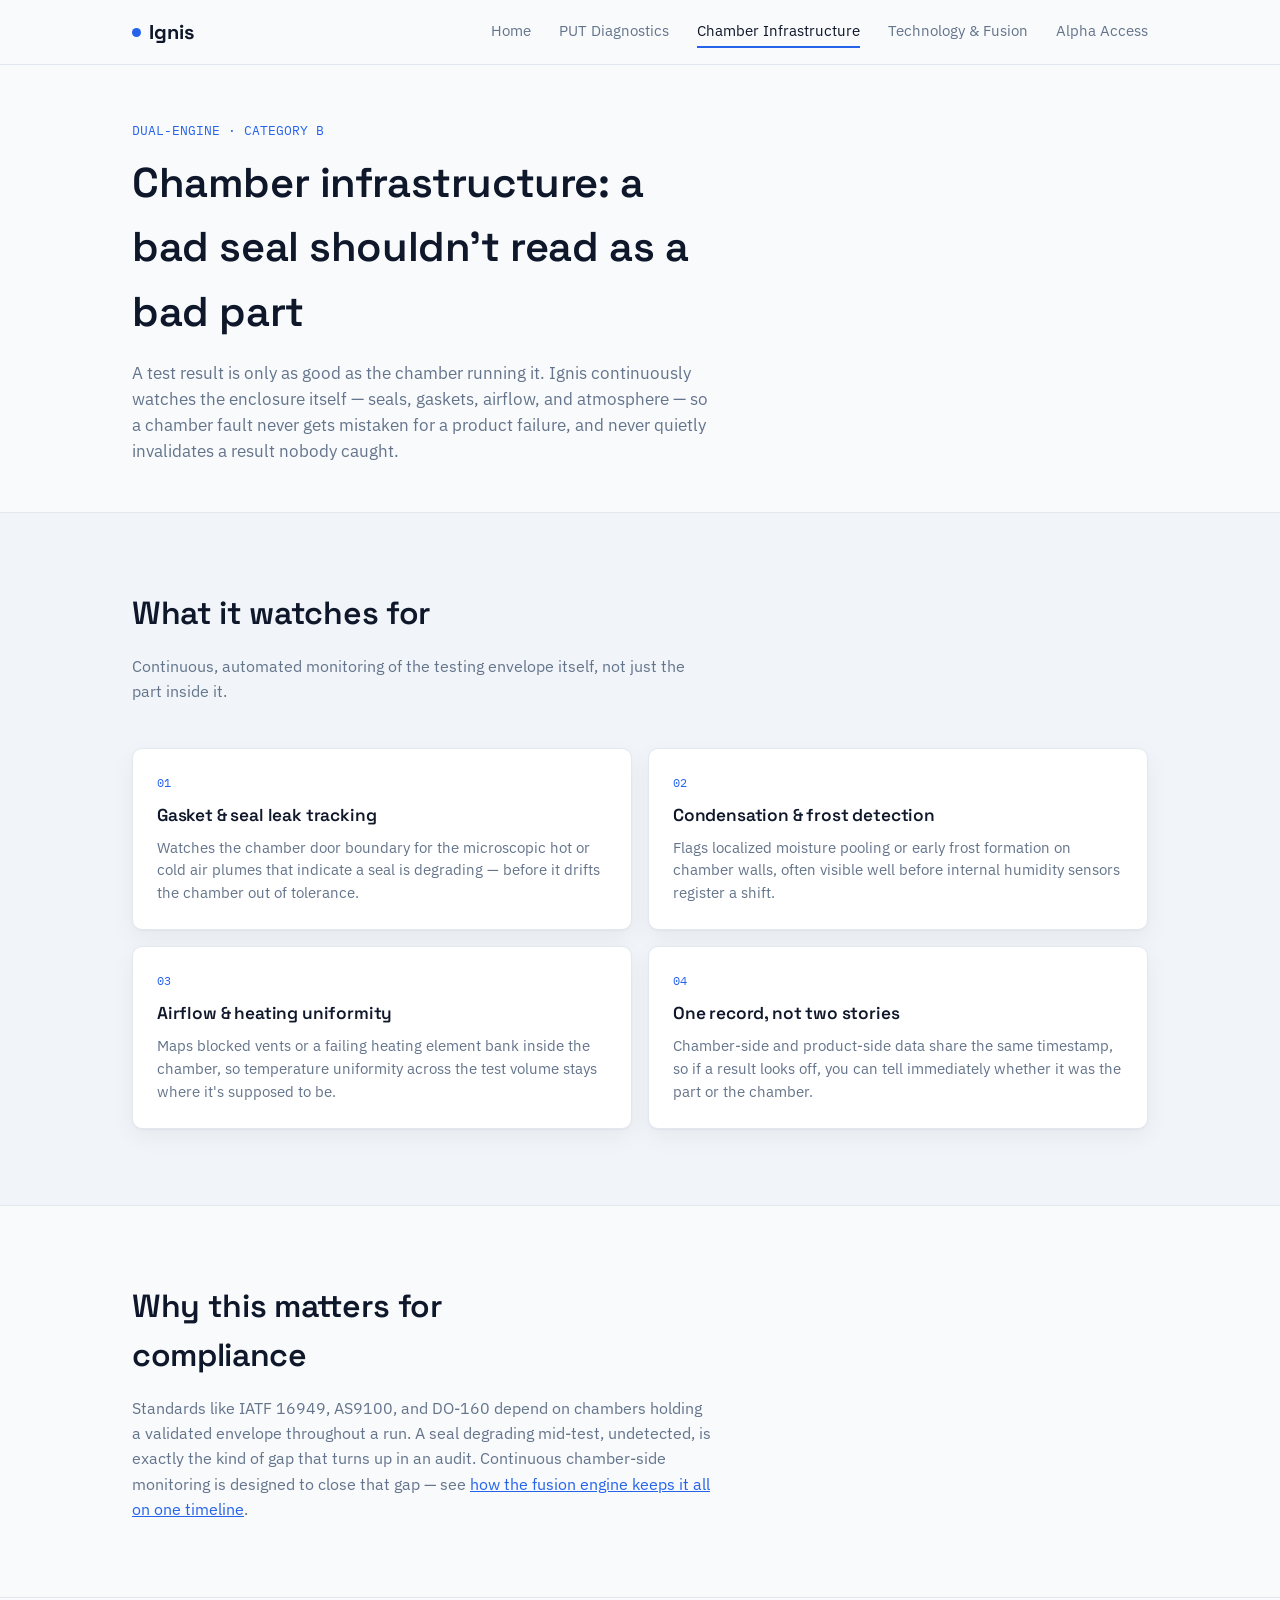
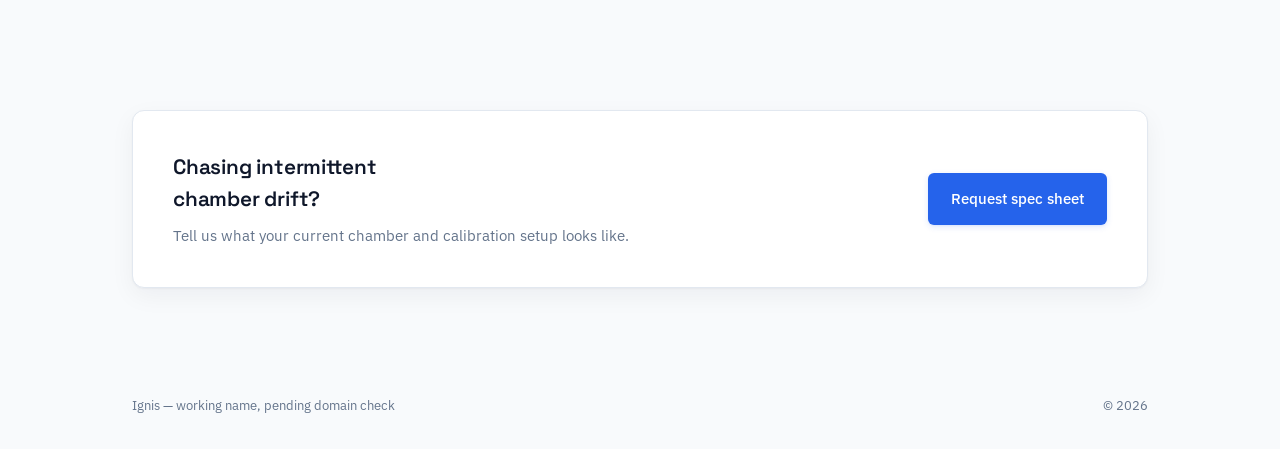
==== chamber-infrastructure.html @ 859cf328 "Add files via upload" ====
<!DOCTYPE html>
<html lang="en">
<head>
<meta charset="UTF-8">
<meta name="viewport" content="width=device-width, initial-scale=1.0">
<title>Chamber Infrastructure — Ignis</title>
<link rel="preconnect" href="https://fonts.googleapis.com">
<link href="https://fonts.googleapis.com/css2?family=Space+Grotesk:wght@400;500;600;700&family=IBM+Plex+Sans:wght@400;500;600&family=IBM+Plex+Mono:wght@400;500&display=swap" rel="stylesheet">
<link rel="stylesheet" href="style.css">
</head>
<body>

<nav>
  <div class="wrap">
    <a href="index.html" class="logo"><span class="logo-dot"></span>Ignis</a>
    <div class="navlinks">
      <a href="index.html">Home</a>
      <a href="put-diagnostics.html">PUT Diagnostics</a>
      <a href="chamber-infrastructure.html" class="active">Chamber Infrastructure</a>
      <a href="technology.html">Technology &amp; Fusion</a>
      <a href="contact.html">Alpha Access</a>
    </div>
  </div>
</nav>

<header class="page-head">
  <div class="wrap">
    <div class="eyebrow mono">DUAL-ENGINE · CATEGORY B</div>
    <h1>Chamber infrastructure: a bad seal shouldn't read as a bad part</h1>
    <p class="lede">A test result is only as good as the chamber running it. Ignis continuously watches the enclosure itself — seals, gaskets, airflow, and atmosphere — so a chamber fault never gets mistaken for a product failure, and never quietly invalidates a result nobody caught.</p>
  </div>
</header>

<section class="section-alt">
  <div class="wrap">
    <h2>What it watches for</h2>
    <p class="section-lede">Continuous, automated monitoring of the testing envelope itself, not just the part inside it.</p>
    <div class="feature-row">
      <div class="feature">
        <div class="num mono">01</div>
        <h3>Gasket &amp; seal leak tracking</h3>
        <p>Watches the chamber door boundary for the microscopic hot or cold air plumes that indicate a seal is degrading — before it drifts the chamber out of tolerance.</p>
      </div>
      <div class="feature">
        <div class="num mono">02</div>
        <h3>Condensation &amp; frost detection</h3>
        <p>Flags localized moisture pooling or early frost formation on chamber walls, often visible well before internal humidity sensors register a shift.</p>
      </div>
      <div class="feature">
        <div class="num mono">03</div>
        <h3>Airflow &amp; heating uniformity</h3>
        <p>Maps blocked vents or a failing heating element bank inside the chamber, so temperature uniformity across the test volume stays where it's supposed to be.</p>
      </div>
      <div class="feature">
        <div class="num mono">04</div>
        <h3>One record, not two stories</h3>
        <p>Chamber-side and product-side data share the same timestamp, so if a result looks off, you can tell immediately whether it was the part or the chamber.</p>
      </div>
    </div>
  </div>
</section>

<section>
  <div class="wrap">
    <h2>Why this matters for compliance</h2>
    <p class="section-lede">Standards like IATF 16949, AS9100, and DO-160 depend on chambers holding a validated envelope throughout a run. A seal degrading mid-test, undetected, is exactly the kind of gap that turns up in an audit. Continuous chamber-side monitoring is designed to close that gap — see <a href="technology.html" style="color:var(--primary);">how the fusion engine keeps it all on one timeline</a>.</p>
  </div>
</section>

<section class="cta-section">
  <div class="wrap">
    <div class="cta-box">
      <div>
        <h3>Chasing intermittent chamber drift?</h3>
        <p>Tell us what your current chamber and calibration setup looks like.</p>
      </div>
      <a href="contact.html" class="btn btn-primary">Request spec sheet</a>
    </div>
  </div>
</section>

<footer>
  <div class="wrap" style="display:flex; justify-content:space-between; width:100%; flex-wrap:wrap; gap:8px;">
    <span>Ignis — working name, pending domain check</span>
    <span>&copy; 2026</span>
  </div>
</footer>

</body>
</html>
---- style.css ----
:root{
  --bg:#F8FAFC;
  --panel:#FFFFFF;
  --panel-2:#F1F5F9;
  --line:#E2E8F0;
  --primary:#2563EB;
  --alert:#DC3545;
  --text:#0F172A;
  --muted:#64748B;
  --shadow:0 1px 2px rgba(15,23,42,0.04), 0 8px 24px rgba(15,23,42,0.05);
  --shadow-btn:0 1px 2px rgba(37,99,235,0.06), 0 6px 16px rgba(37,99,235,0.18);
}
*{box-sizing:border-box; margin:0; padding:0;}
html{scroll-behavior:smooth;}
body{
  background:var(--bg);
  color:var(--text);
  font-family:'IBM Plex Sans', sans-serif;
  line-height:1.55;
  -webkit-font-smoothing:antialiased;
}
h1,h2,h3{
  font-family:'Space Grotesk', sans-serif;
  font-weight:600;
  letter-spacing:-0.01em;
}
.mono{ font-family:'IBM Plex Mono', monospace; }
a{ color:inherit; }
.wrap{
  max-width:1080px;
  margin:0 auto;
  padding:0 32px;
}
@media (max-width:640px){ .wrap{ padding:0 20px; } }

/* ---------- NAV ---------- */
nav{
  position:sticky; top:0; z-index:20;
  background:rgba(248,250,252,0.88);
  backdrop-filter:blur(10px);
  border-bottom:1px solid var(--line);
}
nav .wrap{
  display:flex; align-items:center; justify-content:space-between;
  height:64px;
}
.logo{
  font-family:'Space Grotesk', sans-serif;
  font-weight:700;
  font-size:1.25rem;
  display:flex; align-items:center; gap:8px;
  text-decoration:none;
  color:var(--text);
}
.logo-dot{
  width:9px; height:9px; border-radius:50%;
  background:var(--primary);
}
.navlinks{ display:flex; gap:28px; font-size:0.92rem; color:var(--muted); }
.navlinks a{ text-decoration:none; transition:color .15s; padding:4px 0; border-bottom:2px solid transparent; }
.navlinks a:hover{ color:var(--text); }
.navlinks a.active{ color:var(--text); border-bottom-color:var(--primary); }
@media (max-width:760px){ .navlinks{ display:none; } }

/* ---------- HERO (home) ---------- */
header.hero{
  padding:88px 0 64px;
  border-bottom:1px solid var(--line);
}
.hero-grid{
  display:grid;
  grid-template-columns:1.05fr 0.95fr;
  gap:56px;
  align-items:center;
}
@media (max-width:900px){ .hero-grid{ grid-template-columns:1fr; } }
.hero h1{
  font-size:clamp(2.1rem, 4.2vw, 3.2rem);
  line-height:1.08;
  max-width:16ch;
}
.hero p.lede{
  margin-top:22px;
  font-size:1.1rem;
  color:var(--muted);
  max-width:46ch;
}
.hero-cta{
  margin-top:32px;
  display:flex; gap:14px; flex-wrap:wrap;
}
.btn{
  display:inline-block;
  padding:13px 22px;
  border-radius:6px;
  font-size:0.95rem;
  font-weight:500;
  text-decoration:none;
  border:1px solid transparent;
  cursor:pointer;
  font-family:inherit;
}
.btn-primary{
  background:var(--primary);
  color:#fff;
  transition:background .15s, box-shadow .15s, transform .15s;
  box-shadow:0 1px 2px rgba(37,99,235,0.06), 0 2px 6px rgba(37,99,235,0.14);
}
.btn-primary:hover{
  background:#1D4ED8;
  box-shadow:var(--shadow-btn);
  transform:translateY(-1px);
}
.btn-ghost{
  border-color:var(--line);
  color:var(--text);
  background:transparent;
}

/* ---------- PAGE HEADER (sub-pages) ---------- */
header.page-head{
  padding:56px 0 48px;
  border-bottom:1px solid var(--line);
}
.page-head .eyebrow{
  font-size:0.8rem;
  color:var(--primary);
  margin-bottom:10px;
}
.page-head h1{
  font-size:clamp(1.9rem, 3.6vw, 2.6rem);
  max-width:22ch;
}
.page-head p.lede{
  margin-top:16px;
  font-size:1.05rem;
  color:var(--muted);
  max-width:58ch;
}

/* thermal readout / diagram panel */
.readout{
  background:var(--panel);
  border:1px solid var(--line);
  border-radius:10px;
  padding:22px;
  box-shadow:var(--shadow);
}
.readout-head{
  display:flex; justify-content:space-between; align-items:center;
  font-size:0.78rem; color:var(--muted);
  margin-bottom:14px;
}
.readout-head .live{
  display:flex; align-items:center; gap:6px;
}
.live-pulse{
  width:7px; height:7px; border-radius:50%;
  background:var(--primary);
  animation:pulse 2.2s ease-in-out infinite;
}
@keyframes pulse{
  0%,100%{ opacity:1; box-shadow:0 0 0 0 rgba(0,86,179,0.5);}
  50%{ opacity:0.55; box-shadow:0 0 0 6px rgba(0,86,179,0);}
}
.scene{
  width:100%;
  height:auto;
  display:block;
  border-radius:6px;
}

/* ---------- HERO MEDIA CARD ---------- */
.media-card{
  position:relative;
  border-radius:14px;
  overflow:hidden;
  box-shadow:var(--shadow);
  aspect-ratio:4/3;
  background:#0F172A;
}
.media-bg{
  position:absolute;
  inset:0;
  width:100%;
  height:100%;
  display:block;
}
.media-photo{
  position:absolute;
  inset:0;
  width:100%;
  height:100%;
  object-fit:cover;
  display:block;
}
.photo-hook{
  margin-top:36px;
  border-radius:12px;
  overflow:hidden;
  border:1px solid var(--line);
  box-shadow:var(--shadow);
}
.photo-hook img{
  width:100%;
  height:320px;
  object-fit:cover;
  display:block;
}
.glass-panel{
  position:absolute;
  left:16px; right:16px; bottom:16px;
  background:rgba(15,23,42,0.55);
  backdrop-filter:blur(14px);
  -webkit-backdrop-filter:blur(14px);
  border:1px solid rgba(255,255,255,0.14);
  border-radius:12px;
  padding:16px;
  color:#fff;
}
.glass-head{
  display:flex; justify-content:space-between; align-items:center;
  font-size:0.72rem; letter-spacing:0.02em;
  color:rgba(255,255,255,0.65);
  margin-bottom:12px;
  font-family:'IBM Plex Mono', monospace;
}
.glass-body{
  display:grid;
  grid-template-columns:1fr 84px;
  gap:14px;
  align-items:end;
}
.glass-chart{ width:100%; height:64px; display:block; }
.pip-thermal{
  width:84px; height:64px;
  border-radius:6px;
  overflow:hidden;
  border:1px solid rgba(255,255,255,0.2);
  position:relative;
}
.pip-label{
  position:absolute; bottom:2px; left:4px;
  font-size:6px;
  font-family:'IBM Plex Mono', monospace;
  color:#fff;
  opacity:0.85;
}

/* ---------- DUAL-CHANNEL CHART ROW ---------- */
.dual-chart-row{
  margin-top:44px;
  display:grid;
  grid-template-columns:1.1fr 0.9fr;
  gap:40px;
  align-items:center;
}
@media (max-width:820px){ .dual-chart-row{ grid-template-columns:1fr; gap:28px; } }
.chart-panel{
  background:var(--panel);
  border:1px solid var(--line);
  border-radius:12px;
  padding:22px;
  box-shadow:var(--shadow);
}
.chart-panel svg{ width:100%; height:auto; display:block; }
.chart-legend{ display:flex; gap:18px; margin-top:14px; flex-wrap:wrap; }
.chart-legend span{ display:flex; align-items:center; gap:6px; font-size:0.8rem; color:var(--muted); }
.chart-legend .swatch{ width:16px; height:2px; display:inline-block; }
.chart-copy h3{ font-size:1.15rem; margin-bottom:10px; }
.chart-copy p{ color:var(--muted); font-size:0.95rem; margin-bottom:14px; }
.chart-copy p:last-child{ margin-bottom:0; }
.chart-copy strong{ color:var(--text); }

/* ---------- SECTION shared ---------- */
section{ padding:76px 0; border-bottom:1px solid var(--line); }
section.section-alt{ background:var(--panel-2); }
section h2{
  font-size:clamp(1.5rem, 2.6vw, 2rem);
  max-width:22ch;
}
section p.section-lede{
  margin-top:14px;
  color:var(--muted);
  max-width:58ch;
  font-size:1.02rem;
}

/* ---------- COMPARISON ---------- */
.compare{
  margin-top:40px;
  display:grid;
  grid-template-columns:1fr 1fr;
  gap:0;
  border:1px solid var(--line);
  border-radius:10px;
  overflow:hidden;
  box-shadow:var(--shadow);
}
@media (max-width:760px){ .compare{ grid-template-columns:1fr; } }
.compare > div{ padding:28px; }
.compare .today{ background:var(--panel); border-right:1px solid var(--line); }
@media (max-width:760px){ .compare .today{ border-right:none; border-bottom:1px solid var(--line); } }
.compare .withignis{ background:var(--panel-2); }
.compare-label{ font-size:0.78rem; color:var(--muted); margin-bottom:16px; }
.compare ul{ list-style:none; }
.compare li{
  padding:10px 0;
  border-top:1px solid var(--line);
  font-size:0.95rem;
  color:var(--muted);
}
.compare li:first-child{ border-top:none; }
.compare .withignis li{ color:var(--text); }
.compare .withignis li::before{ content:"—"; color:var(--primary); margin-right:8px; }
.compare .today li::before{ content:"—"; color:var(--muted); margin-right:8px; }

/* ---------- CATEGORIES ---------- */
.cat-grid{
  margin-top:40px;
  display:grid;
  grid-template-columns:1fr 1fr;
  gap:20px;
}
@media (max-width:760px){ .cat-grid{ grid-template-columns:1fr; } }
.cat{
  border-radius:10px;
  padding:28px;
  background:var(--panel);
  border:1px solid var(--line);
  border-top:3px solid var(--primary);
  box-shadow:var(--shadow);
}
.cat.hot{ border-top-color:var(--primary); }
.cat .tag{ font-size:0.75rem; color:var(--muted); margin-bottom:10px; }
.cat h3{ font-size:1.25rem; margin-bottom:12px; }
.cat p{ color:var(--muted); font-size:0.95rem; margin-bottom:16px; }
.cat ul{ list-style:none; }
.cat li{
  font-size:0.9rem;
  color:var(--text);
  padding:8px 0;
  border-top:1px solid var(--line);
}
.cat li:first-child{ border-top:none; }

/* feature row — used on PUT / Chamber / Technology pages */
.feature-row{
  margin-top:44px;
  display:grid;
  grid-template-columns:1fr 1fr;
  gap:16px;
}
@media (max-width:760px){ .feature-row{ grid-template-columns:1fr; } }
.feature{
  padding:24px;
  border:1px solid var(--line);
  border-radius:10px;
  background:var(--panel);
  box-shadow:var(--shadow);
}
.feature .num{
  font-family:'IBM Plex Mono', monospace;
  font-size:0.78rem;
  color:var(--primary);
  margin-bottom:10px;
}
.feature h3{ font-size:1.08rem; margin-bottom:8px; }
.feature p{ color:var(--muted); font-size:0.92rem; }

/* ---------- HOW IT WORKS / FLOW ---------- */
.flow{
  margin-top:44px;
  display:grid;
  grid-template-columns:repeat(3, 1fr);
  gap:0;
  position:relative;
}
@media (max-width:760px){ .flow{ grid-template-columns:1fr; gap:20px; } }
.flow-step{ padding:0 20px; position:relative; }
.flow-step:first-child{ padding-left:0; }
.flow-step:last-child{ padding-right:0; }
.flow-step:not(:last-child)::after{
  content:""; position:absolute; top:18px; right:0;
  width:20px; height:1px; background:var(--line);
}
@media (max-width:760px){ .flow-step:not(:last-child)::after{ display:none; } }
.flow-num{
  width:36px; height:36px;
  border-radius:50%;
  border:1px solid var(--line);
  display:flex; align-items:center; justify-content:center;
  font-family:'IBM Plex Mono', monospace;
  font-size:0.85rem;
  color:var(--primary);
  margin-bottom:16px;
}
.flow-step h3{ font-size:1.05rem; margin-bottom:8px; }
.flow-step p{ color:var(--muted); font-size:0.92rem; }

/* ---------- INDUSTRIES / CHIPS ---------- */
.industries{ margin-top:36px; display:flex; gap:12px; flex-wrap:wrap; }
.chip{
  border:1px solid var(--line);
  border-radius:100px;
  padding:9px 18px;
  font-size:0.88rem;
  color:var(--muted);
}

/* ---------- TABLE (technology / spec comparisons) ---------- */
.spec-table{
  margin-top:40px;
  width:100%;
  border-collapse:collapse;
  border:1px solid var(--line);
  border-radius:10px;
  overflow:hidden;
  box-shadow:var(--shadow);
}
.spec-table th, .spec-table td{
  text-align:left;
  padding:14px 18px;
  border-bottom:1px solid var(--line);
  font-size:0.92rem;
}
.spec-table th{
  background:var(--panel-2);
  color:var(--muted);
  font-weight:500;
  font-size:0.8rem;
}
.spec-table td{ color:var(--text); }
.spec-table tr:last-child td{ border-bottom:none; }
.spec-table td.muted{ color:var(--muted); }

/* ---------- CTA ---------- */
.cta-section{ border-bottom:none; text-align:left; }
.cta-box{
  margin-top:36px;
  background:var(--panel);
  border:1px solid var(--line);
  border-radius:12px;
  padding:40px;
  display:flex;
  justify-content:space-between;
  align-items:center;
  gap:24px;
  flex-wrap:wrap;
  box-shadow:var(--shadow);
}
.cta-box h3{ font-size:1.3rem; max-width:20ch; }
.cta-box p{ color:var(--muted); margin-top:8px; font-size:0.95rem; }

/* ---------- FORM (contact / alpha access) ---------- */
.form-grid{
  margin-top:40px;
  display:grid;
  grid-template-columns:1fr 1fr;
  gap:48px;
}
@media (max-width:820px){ .form-grid{ grid-template-columns:1fr; gap:32px; } }
.form-panel{
  background:var(--panel);
  border:1px solid var(--line);
  border-radius:12px;
  padding:32px;
  box-shadow:var(--shadow);
}
.field{ margin-bottom:18px; }
.field label{
  display:block;
  font-size:0.85rem;
  color:var(--muted);
  margin-bottom:6px;
}
.field input, .field select, .field textarea{
  width:100%;
  background:var(--bg);
  border:1px solid var(--line);
  border-radius:6px;
  padding:11px 12px;
  color:var(--text);
  font-family:inherit;
  font-size:0.95rem;
}
.field input:focus, .field select:focus, .field textarea:focus{
  outline:none;
  border-color:var(--primary);
}
.field textarea{ resize:vertical; min-height:88px; }
.form-note{ margin-top:14px; font-size:0.82rem; color:var(--muted); }
.side-panel h3{ font-size:1.1rem; margin-bottom:14px; }
.side-list{ list-style:none; }
.side-list li{
  padding:14px 0;
  border-top:1px solid var(--line);
  font-size:0.92rem;
  color:var(--muted);
}
.side-list li:first-child{ border-top:none; }
.side-list strong{ color:var(--text); display:block; margin-bottom:4px; font-size:0.95rem; }

footer{
  padding:32px 0;
  font-size:0.82rem;
  color:var(--muted);
  display:flex; justify-content:space-between;
  flex-wrap:wrap; gap:8px;
}
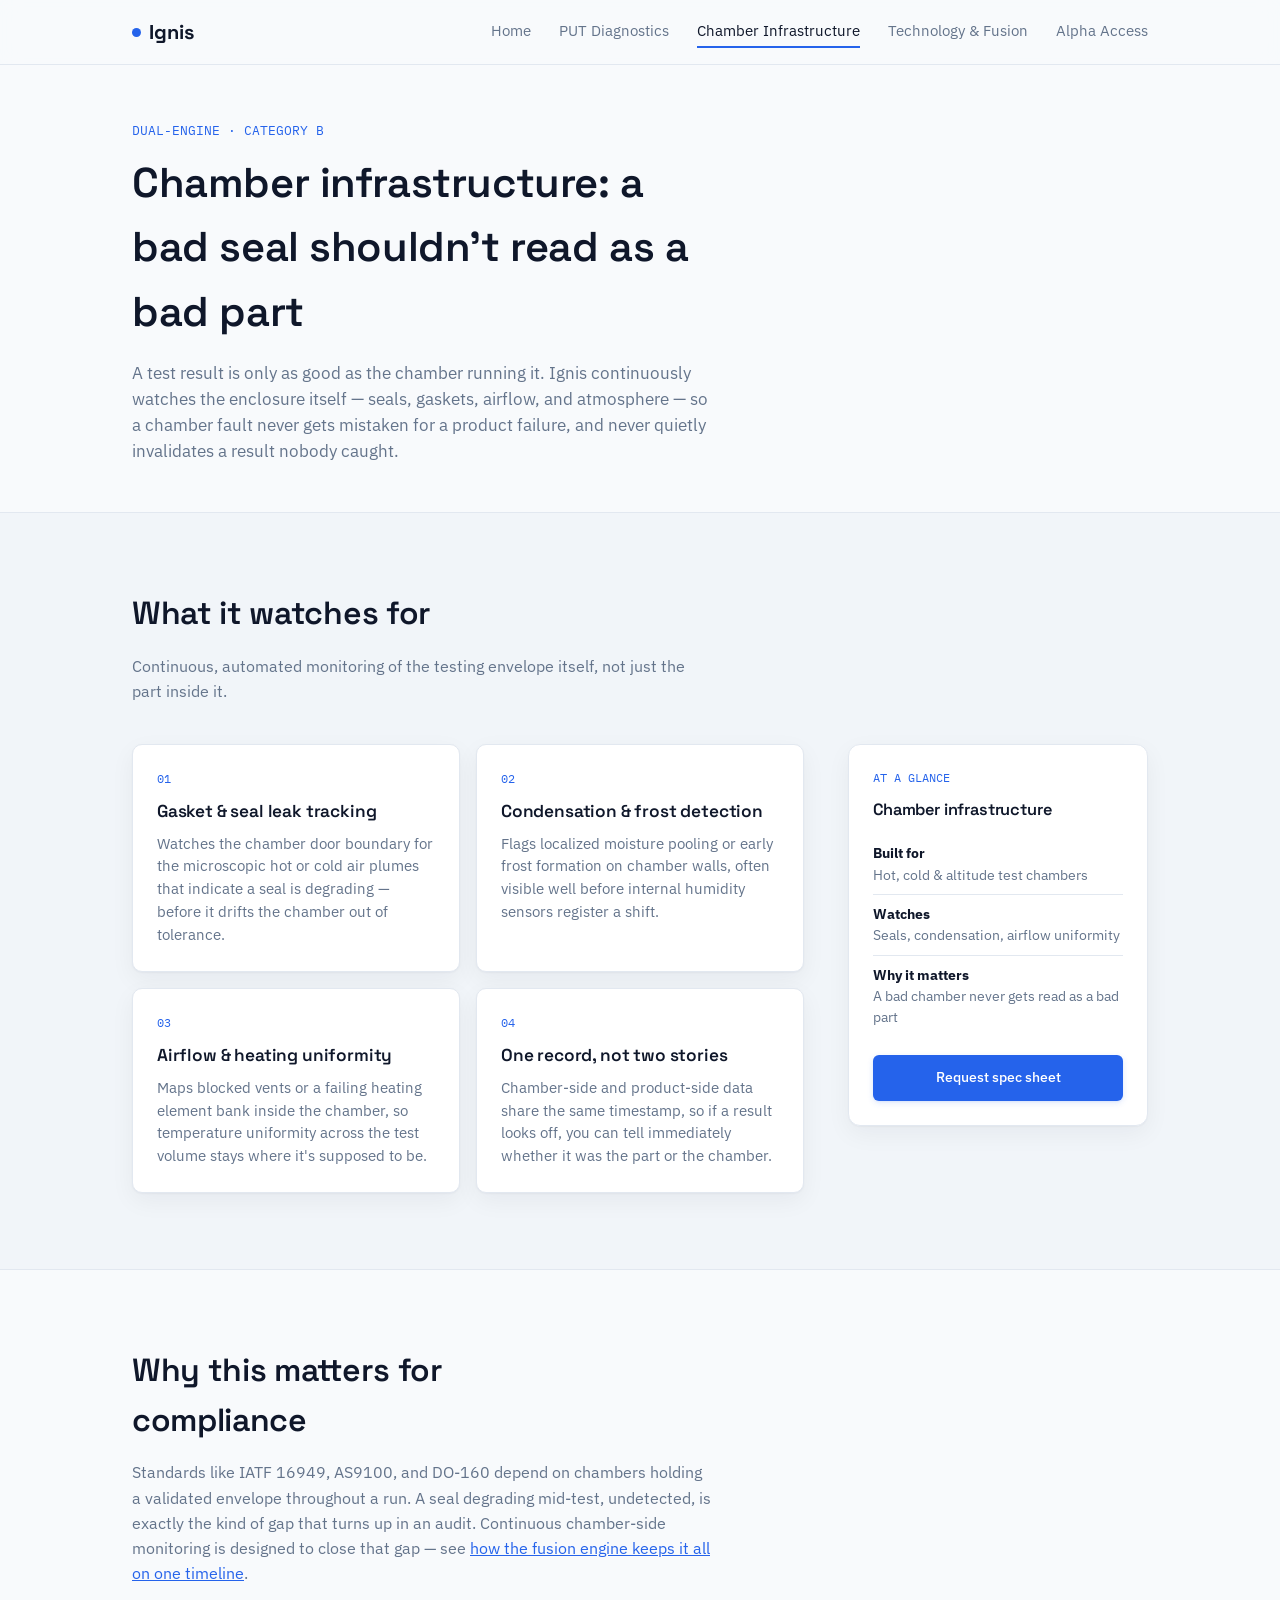
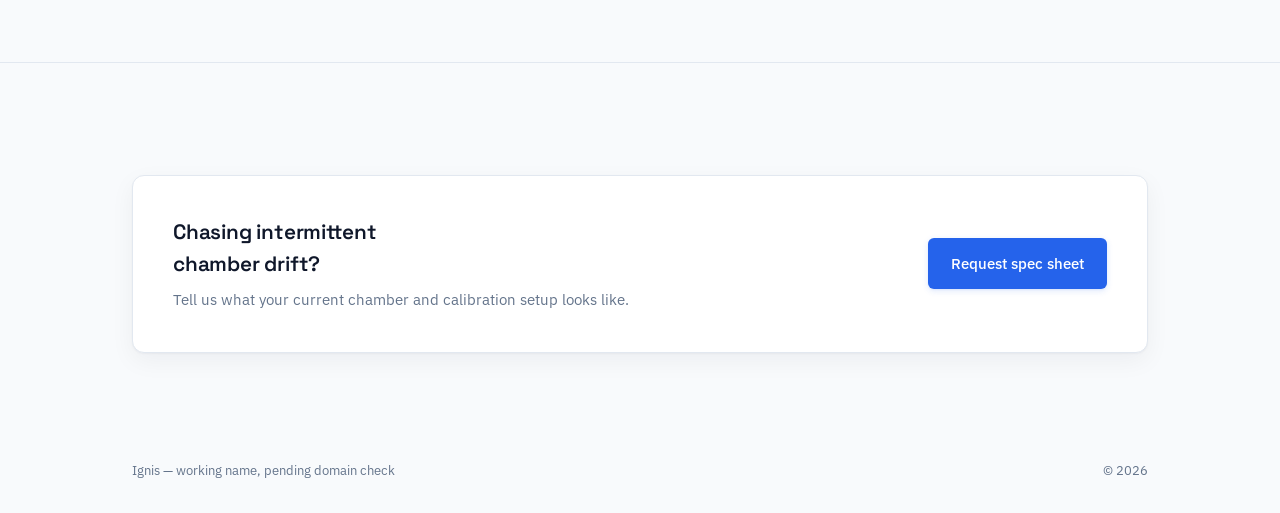
==== commit fa516c34: "Add files via upload" ====
--- a/chamber-infrastructure.html
+++ b/chamber-infrastructure.html
@@ -35,26 +35,46 @@
   <div class="wrap">
     <h2>What it watches for</h2>
     <p class="section-lede">Continuous, automated monitoring of the testing envelope itself, not just the part inside it.</p>
-    <div class="feature-row">
-      <div class="feature">
-        <div class="num mono">01</div>
-        <h3>Gasket &amp; seal leak tracking</h3>
-        <p>Watches the chamber door boundary for the microscopic hot or cold air plumes that indicate a seal is degrading — before it drifts the chamber out of tolerance.</p>
+
+    <div class="content-sidebar-grid" style="margin-top:40px;">
+      <div>
+        <div class="feature-row" style="margin-top:0;">
+          <div class="feature">
+            <div class="num mono">01</div>
+            <h3>Gasket &amp; seal leak tracking</h3>
+            <p>Watches the chamber door boundary for the microscopic hot or cold air plumes that indicate a seal is degrading — before it drifts the chamber out of tolerance.</p>
+          </div>
+          <div class="feature">
+            <div class="num mono">02</div>
+            <h3>Condensation &amp; frost detection</h3>
+            <p>Flags localized moisture pooling or early frost formation on chamber walls, often visible well before internal humidity sensors register a shift.</p>
+          </div>
+          <div class="feature">
+            <div class="num mono">03</div>
+            <h3>Airflow &amp; heating uniformity</h3>
+            <p>Maps blocked vents or a failing heating element bank inside the chamber, so temperature uniformity across the test volume stays where it's supposed to be.</p>
+          </div>
+          <div class="feature">
+            <div class="num mono">04</div>
+            <h3>One record, not two stories</h3>
+            <p>Chamber-side and product-side data share the same timestamp, so if a result looks off, you can tell immediately whether it was the part or the chamber.</p>
+          </div>
+        </div>
+
+        <div class="photo-hook">
+          <img src="https://raw.githubusercontent.com/sabeekahashmi80-debug/chamber-ai-node/main/assets/Valarm-Tools-Cloud-Industrial-IoT-Remote-Monitoring-Sensor-Telemetry-Real-Time-Sensors-Dashboard-IIoT-1.jpg" alt="Remote industrial IoT sensor telemetry and monitoring dashboard" onerror="this.parentElement.style.display='none';">
+        </div>
       </div>
-      <div class="feature">
-        <div class="num mono">02</div>
-        <h3>Condensation &amp; frost detection</h3>
-        <p>Flags localized moisture pooling or early frost formation on chamber walls, often visible well before internal humidity sensors register a shift.</p>
-      </div>
-      <div class="feature">
-        <div class="num mono">03</div>
-        <h3>Airflow &amp; heating uniformity</h3>
-        <p>Maps blocked vents or a failing heating element bank inside the chamber, so temperature uniformity across the test volume stays where it's supposed to be.</p>
-      </div>
-      <div class="feature">
-        <div class="num mono">04</div>
-        <h3>One record, not two stories</h3>
-        <p>Chamber-side and product-side data share the same timestamp, so if a result looks off, you can tell immediately whether it was the part or the chamber.</p>
+
+      <div class="sidebar-callout">
+        <div class="tag mono">AT A GLANCE</div>
+        <h3>Chamber infrastructure</h3>
+        <ul>
+          <li><strong>Built for</strong>Hot, cold &amp; altitude test chambers</li>
+          <li><strong>Watches</strong>Seals, condensation, airflow uniformity</li>
+          <li><strong>Why it matters</strong>A bad chamber never gets read as a bad part</li>
+        </ul>
+        <a href="contact.html" class="btn btn-primary">Request spec sheet</a>
       </div>
     </div>
   </div>
--- a/style.css
+++ b/style.css
@@ -272,6 +272,90 @@
 .chart-copy p:last-child{ margin-bottom:0; }
 .chart-copy strong{ color:var(--text); }
 
+/* ---------- PROCESS BAND (dark, structured sequence) ---------- */
+.process-band{
+  background:#0F172A;
+  color:#fff;
+  padding:76px 0;
+  border-bottom:1px solid var(--line);
+}
+.process-band h2{ color:#fff; }
+.process-band .section-lede{ color:#94A3B8; }
+.process-steps{
+  margin-top:44px;
+  display:grid;
+  grid-template-columns:repeat(2, 1fr);
+  gap:36px 56px;
+}
+@media (max-width:760px){ .process-steps{ grid-template-columns:1fr; gap:28px; } }
+.process-step{ border-top:1px solid rgba(255,255,255,0.12); padding-top:18px; }
+.process-step .step-tag{
+  font-family:'IBM Plex Mono', monospace;
+  font-size:0.72rem;
+  color:#60A5FA;
+  margin-bottom:8px;
+}
+.process-step h3{ color:#fff; font-size:1.08rem; margin-bottom:8px; }
+.process-step p{ color:#CBD5E1; font-size:0.92rem; }
+
+/* ---------- SIDEBAR / ASYMMETRIC LAYOUT ---------- */
+.content-sidebar-grid{
+  display:grid;
+  grid-template-columns:1fr 300px;
+  gap:44px;
+  align-items:start;
+}
+@media (max-width:860px){ .content-sidebar-grid{ grid-template-columns:1fr; } }
+.sidebar-callout{
+  background:var(--panel);
+  border:1px solid var(--line);
+  border-radius:12px;
+  padding:24px;
+  box-shadow:var(--shadow);
+  position:sticky;
+  top:84px;
+}
+.sidebar-callout .tag{ font-size:0.75rem; color:var(--primary); margin-bottom:10px; }
+.sidebar-callout h3{ font-size:1.02rem; margin-bottom:12px; }
+.sidebar-callout ul{ list-style:none; margin-bottom:18px; }
+.sidebar-callout li{
+  font-size:0.86rem;
+  color:var(--muted);
+  padding:8px 0;
+  border-top:1px solid var(--line);
+}
+.sidebar-callout li:first-child{ border-top:none; }
+.sidebar-callout li strong{ color:var(--text); display:block; font-size:0.9rem; }
+.sidebar-callout .btn{ width:100%; text-align:center; font-size:0.88rem; padding:11px 16px; }
+
+/* ---------- HERO INLINE FORM ---------- */
+.hero-inline-form{
+  display:flex;
+  gap:10px;
+  margin-top:28px;
+  flex-wrap:wrap;
+  max-width:460px;
+}
+.hero-inline-form input, .hero-inline-form select{
+  flex:1;
+  min-width:150px;
+  background:var(--panel);
+  border:1px solid var(--line);
+  border-radius:6px;
+  padding:11px 12px;
+  font-family:inherit;
+  font-size:0.9rem;
+  color:var(--text);
+}
+.hero-inline-form input:focus, .hero-inline-form select:focus{
+  outline:none;
+  border-color:var(--primary);
+}
+.hero-inline-form button{ white-space:nowrap; flex-shrink:0; }
+.hero-form-note{ margin-top:12px; font-size:0.84rem; color:var(--muted); }
+.hero-form-note a{ color:var(--primary); text-decoration:none; }
+
+
 /* ---------- SECTION shared ---------- */
 section{ padding:76px 0; border-bottom:1px solid var(--line); }
 section.section-alt{ background:var(--panel-2); }
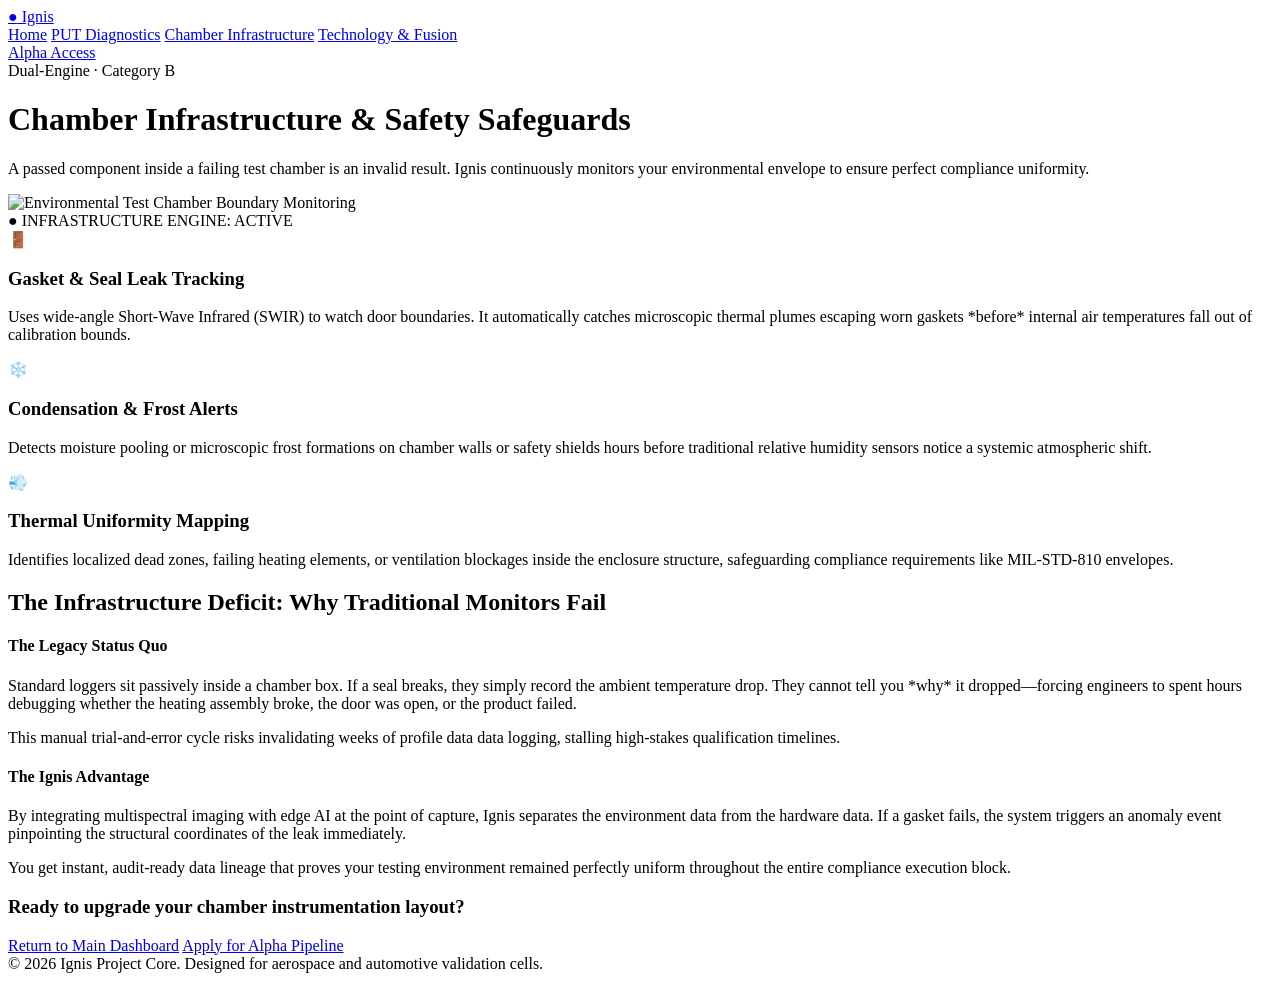
==== commit 764dd03d: "Revise Chamber Infrastructure page layout and content Updated the HTML structure and content for the" ====
--- a/chamber-infrastructure.html
+++ b/chamber-infrastructure.html
@@ -1,110 +1,124 @@
 <!DOCTYPE html>
 <html lang="en">
 <head>
-<meta charset="UTF-8">
-<meta name="viewport" content="width=device-width, initial-scale=1.0">
-<title>Chamber Infrastructure — Ignis</title>
-<link rel="preconnect" href="https://fonts.googleapis.com">
-<link href="https://fonts.googleapis.com/css2?family=Space+Grotesk:wght@400;500;600;700&family=IBM+Plex+Sans:wght@400;500;600&family=IBM+Plex+Mono:wght@400;500&display=swap" rel="stylesheet">
-<link rel="stylesheet" href="style.css">
+    <meta charset="UTF-8">
+    <meta name="viewport" content="width=device-width, initial-scale=1.0">
+    <title>Chamber Infrastructure Safeguards - Ignis</title>
+    <script src="https://tailwindcss.com"></script>
 </head>
-<body>
+<body class="bg-[#F8FAFC] text-[#0F172A] font-sans antialiased">
 
-<nav>
-  <div class="wrap">
-    <a href="index.html" class="logo"><span class="logo-dot"></span>Ignis</a>
-    <div class="navlinks">
-      <a href="index.html">Home</a>
-      <a href="put-diagnostics.html">PUT Diagnostics</a>
-      <a href="chamber-infrastructure.html" class="active">Chamber Infrastructure</a>
-      <a href="technology.html">Technology &amp; Fusion</a>
-      <a href="contact.html">Alpha Access</a>
-    </div>
-  </div>
-</nav>
+    <!-- Top Navigation Bar -->
+    <nav class="border-b border-slate-200 bg-white sticky top-0 z-50">
+        <div class="max-w-7xl mx-auto px-6 h-16 flex items-center justify-between">
+            <div class="flex items-center gap-2 font-bold text-lg tracking-tight">
+                <a href="index.html" class="hover:opacity-80 transition"><span class="text-[#2563EB]">●</span> Ignis</a>
+            </div>
+            <div class="hidden md:flex items-center gap-8 text-sm font-medium text-slate-600">
+                <a href="index.html" class="hover:text-slate-900 transition">Home</a>
+                <a href="index.html#put" class="hover:text-slate-900 transition">PUT Diagnostics</a>
+                <a href="#" class="text-[#2563EB]">Chamber Infrastructure</a>
+                <a href="index.html#technology" class="hover:text-slate-900 transition">Technology & Fusion</a>
+            </div>
+            <a href="index.html#alpha" class="bg-[#2563EB] hover:bg-blue-700 text-white text-xs font-semibold px-4 py-2 rounded-lg shadow-sm transition">Alpha Access</a>
+        </div>
+    </nav>
 
-<header class="page-head">
-  <div class="wrap">
-    <div class="eyebrow mono">DUAL-ENGINE · CATEGORY B</div>
-    <h1>Chamber infrastructure: a bad seal shouldn't read as a bad part</h1>
-    <p class="lede">A test result is only as good as the chamber running it. Ignis continuously watches the enclosure itself — seals, gaskets, airflow, and atmosphere — so a chamber fault never gets mistaken for a product failure, and never quietly invalidates a result nobody caught.</p>
-  </div>
-</header>
+    <!-- Sub-page Header / Hero -->
+    <header class="max-w-5xl mx-auto px-6 pt-16 pb-12 text-left">
+        <div class="text-xs font-mono font-bold text-[#2563EB] uppercase tracking-wider mb-3">Dual-Engine · Category B</div>
+        <h1 class="text-4xl md:text-5xl font-extrabold tracking-tight text-slate-900 leading-tight">
+            Chamber Infrastructure & Safety Safeguards
+        </h1>
+        <p class="mt-4 text-xl text-slate-600 max-w-3xl leading-relaxed">
+            A passed component inside a failing test chamber is an invalid result. Ignis continuously monitors your environmental envelope to ensure perfect compliance uniformity.
+        </p>
+    </header>
 
-<section class="section-alt">
-  <div class="wrap">
-    <h2>What it watches for</h2>
-    <p class="section-lede">Continuous, automated monitoring of the testing envelope itself, not just the part inside it.</p>
+    <!-- Visual Banner Area using Absolute URL -->
+    <section class="max-w-5xl mx-auto px-6 mb-16">
+        <div class="relative bg-white p-3 rounded-2xl border border-slate-200 shadow-sm">
+            <img src="https://simultech.com.au" alt="Environmental Test Chamber Boundary Monitoring" class="w-full h-80 object-cover rounded-xl">
+            <div class="absolute top-6 right-6 bg-slate-900/90 backdrop-blur-sm px-3 py-1.5 rounded border border-slate-700 font-mono text-[11px] text-emerald-400">
+                ● INFRASTRUCTURE ENGINE: ACTIVE
+            </div>
+        </div>
+    </section>
 
-    <div class="content-sidebar-grid" style="margin-top:40px;">
-      <div>
-        <div class="feature-row" style="margin-top:0;">
-          <div class="feature">
-            <div class="num mono">01</div>
-            <h3>Gasket &amp; seal leak tracking</h3>
-            <p>Watches the chamber door boundary for the microscopic hot or cold air plumes that indicate a seal is degrading — before it drifts the chamber out of tolerance.</p>
-          </div>
-          <div class="feature">
-            <div class="num mono">02</div>
-            <h3>Condensation &amp; frost detection</h3>
-            <p>Flags localized moisture pooling or early frost formation on chamber walls, often visible well before internal humidity sensors register a shift.</p>
-          </div>
-          <div class="feature">
-            <div class="num mono">03</div>
-            <h3>Airflow &amp; heating uniformity</h3>
-            <p>Maps blocked vents or a failing heating element bank inside the chamber, so temperature uniformity across the test volume stays where it's supposed to be.</p>
-          </div>
-          <div class="feature">
-            <div class="num mono">04</div>
-            <h3>One record, not two stories</h3>
-            <p>Chamber-side and product-side data share the same timestamp, so if a result looks off, you can tell immediately whether it was the part or the chamber.</p>
-          </div>
+    <!-- Core Features Grid -->
+    <section class="max-w-5xl mx-auto px-6 grid grid-cols-1 md:grid-cols-3 gap-8 mb-20">
+        
+        <!-- Feature 1 -->
+        <div class="bg-white p-6 rounded-xl border border-slate-200 shadow-sm">
+            <div class="text-2xl mb-4">🚪</div>
+            <h3 class="text-lg font-bold text-slate-900">Gasket & Seal Leak Tracking</h3>
+            <p class="mt-2 text-sm text-slate-600 leading-relaxed">
+                Uses wide-angle Short-Wave Infrared (SWIR) to watch door boundaries. It automatically catches microscopic thermal plumes escaping worn gaskets *before* internal air temperatures fall out of calibration bounds.
+            </p>
         </div>
 
-        <div class="photo-hook">
-          <img src="https://raw.githubusercontent.com/sabeekahashmi80-debug/chamber-ai-node/main/assets/Valarm-Tools-Cloud-Industrial-IoT-Remote-Monitoring-Sensor-Telemetry-Real-Time-Sensors-Dashboard-IIoT-1.jpg" alt="Remote industrial IoT sensor telemetry and monitoring dashboard" onerror="this.parentElement.style.display='none';">
+        <!-- Feature 2 -->
+        <div class="bg-white p-6 rounded-xl border border-slate-200 shadow-sm">
+            <div class="text-2xl mb-4">❄️</div>
+            <h3 class="text-lg font-bold text-slate-900">Condensation & Frost Alerts</h3>
+            <p class="mt-2 text-sm text-slate-600 leading-relaxed">
+                Detects moisture pooling or microscopic frost formations on chamber walls or safety shields hours before traditional relative humidity sensors notice a systemic atmospheric shift.
+            </p>
         </div>
-      </div>
 
-      <div class="sidebar-callout">
-        <div class="tag mono">AT A GLANCE</div>
-        <h3>Chamber infrastructure</h3>
-        <ul>
-          <li><strong>Built for</strong>Hot, cold &amp; altitude test chambers</li>
-          <li><strong>Watches</strong>Seals, condensation, airflow uniformity</li>
-          <li><strong>Why it matters</strong>A bad chamber never gets read as a bad part</li>
-        </ul>
-        <a href="contact.html" class="btn btn-primary">Request spec sheet</a>
-      </div>
-    </div>
-  </div>
-</section>
+        <!-- Feature 3 -->
+        <div class="bg-white p-6 rounded-xl border border-slate-200 shadow-sm">
+            <div class="text-2xl mb-4">💨</div>
+            <h3 class="text-lg font-bold text-slate-900">Thermal Uniformity Mapping</h3>
+            <p class="mt-2 text-sm text-slate-600 leading-relaxed">
+                Identifies localized dead zones, failing heating elements, or ventilation blockages inside the enclosure structure, safeguarding compliance requirements like MIL-STD-810 envelopes.
+            </p>
+        </div>
+    </section>
 
-<section>
-  <div class="wrap">
-    <h2>Why this matters for compliance</h2>
-    <p class="section-lede">Standards like IATF 16949, AS9100, and DO-160 depend on chambers holding a validated envelope throughout a run. A seal degrading mid-test, undetected, is exactly the kind of gap that turns up in an audit. Continuous chamber-side monitoring is designed to close that gap — see <a href="technology.html" style="color:var(--primary);">how the fusion engine keeps it all on one timeline</a>.</p>
-  </div>
-</section>
+    <!-- Deep Technical Deep-Dive Section (Full-Width Gray Section Break) -->
+    <section class="bg-[#F1F5F9] border-y border-slate-200 py-16">
+        <div class="max-w-5xl mx-auto px-6">
+            <h2 class="text-2xl font-bold text-slate-900 mb-8">The Infrastructure Deficit: Why Traditional Monitors Fail</h2>
+            
+            <div class="grid grid-cols-1 md:grid-cols-2 gap-12 text-sm text-slate-600 leading-relaxed">
+                <div>
+                    <h4 class="font-bold text-slate-900 text-base mb-2">The Legacy Status Quo</h4>
+                    <p class="mb-4">
+                        Standard loggers sit passively inside a chamber box. If a seal breaks, they simply record the ambient temperature drop. They cannot tell you *why* it dropped—forcing engineers to spent hours debugging whether the heating assembly broke, the door was open, or the product failed.
+                    </p>
+                    <p>
+                        This manual trial-and-error cycle risks invalidating weeks of profile data data logging, stalling high-stakes qualification timelines.
+                    </p>
+                </div>
+                <div>
+                    <h4 class="font-bold text-slate-900 text-base mb-2">The Ignis Advantage</h4>
+                    <p class="mb-4">
+                        By integrating multispectral imaging with edge AI at the point of capture, Ignis separates the environment data from the hardware data. If a gasket fails, the system triggers an anomaly event pinpointing the structural coordinates of the leak immediately.
+                    </p>
+                    <p>
+                        You get instant, audit-ready data lineage that proves your testing environment remained perfectly uniform throughout the entire compliance execution block.
+                    </p>
+                </div>
+            </div>
+        </div>
+    </section>
 
-<section class="cta-section">
-  <div class="wrap">
-    <div class="cta-box">
-      <div>
-        <h3>Chasing intermittent chamber drift?</h3>
-        <p>Tell us what your current chamber and calibration setup looks like.</p>
-      </div>
-      <a href="contact.html" class="btn btn-primary">Request spec sheet</a>
-    </div>
-  </div>
-</section>
+    <!-- Back to Safety CTA -->
+    <section class="max-w-5xl mx-auto px-6 py-16 text-center">
+        <h3 class="text-xl font-bold text-slate-900 mb-4">Ready to upgrade your chamber instrumentation layout?</h3>
+        <div class="flex justify-center gap-4">
+            <a href="index.html" class="bg-[#2563EB] hover:bg-blue-700 text-white text-sm font-medium px-5 py-2.5 rounded-xl shadow-sm transition">Return to Main Dashboard</a>
+            <a href="index.html#alpha" class="border border-slate-300 hover:bg-slate-50 text-slate-700 text-sm font-medium px-5 py-2.5 rounded-xl transition">Apply for Alpha Pipeline</a>
+        </div>
+    </section>
 
-<footer>
-  <div class="wrap" style="display:flex; justify-content:space-between; width:100%; flex-wrap:wrap; gap:8px;">
-    <span>Ignis — working name, pending domain check</span>
-    <span>&copy; 2026</span>
-  </div>
-</footer>
+    <!-- Standard Footer Container -->
+    <footer class="border-t border-slate-200 bg-white py-8 text-center text-xs text-slate-500 font-mono">
+        © 2026 Ignis Project Core. Designed for aerospace and automotive validation cells.
+    </footer>
 
 </body>
 </html>
+
+
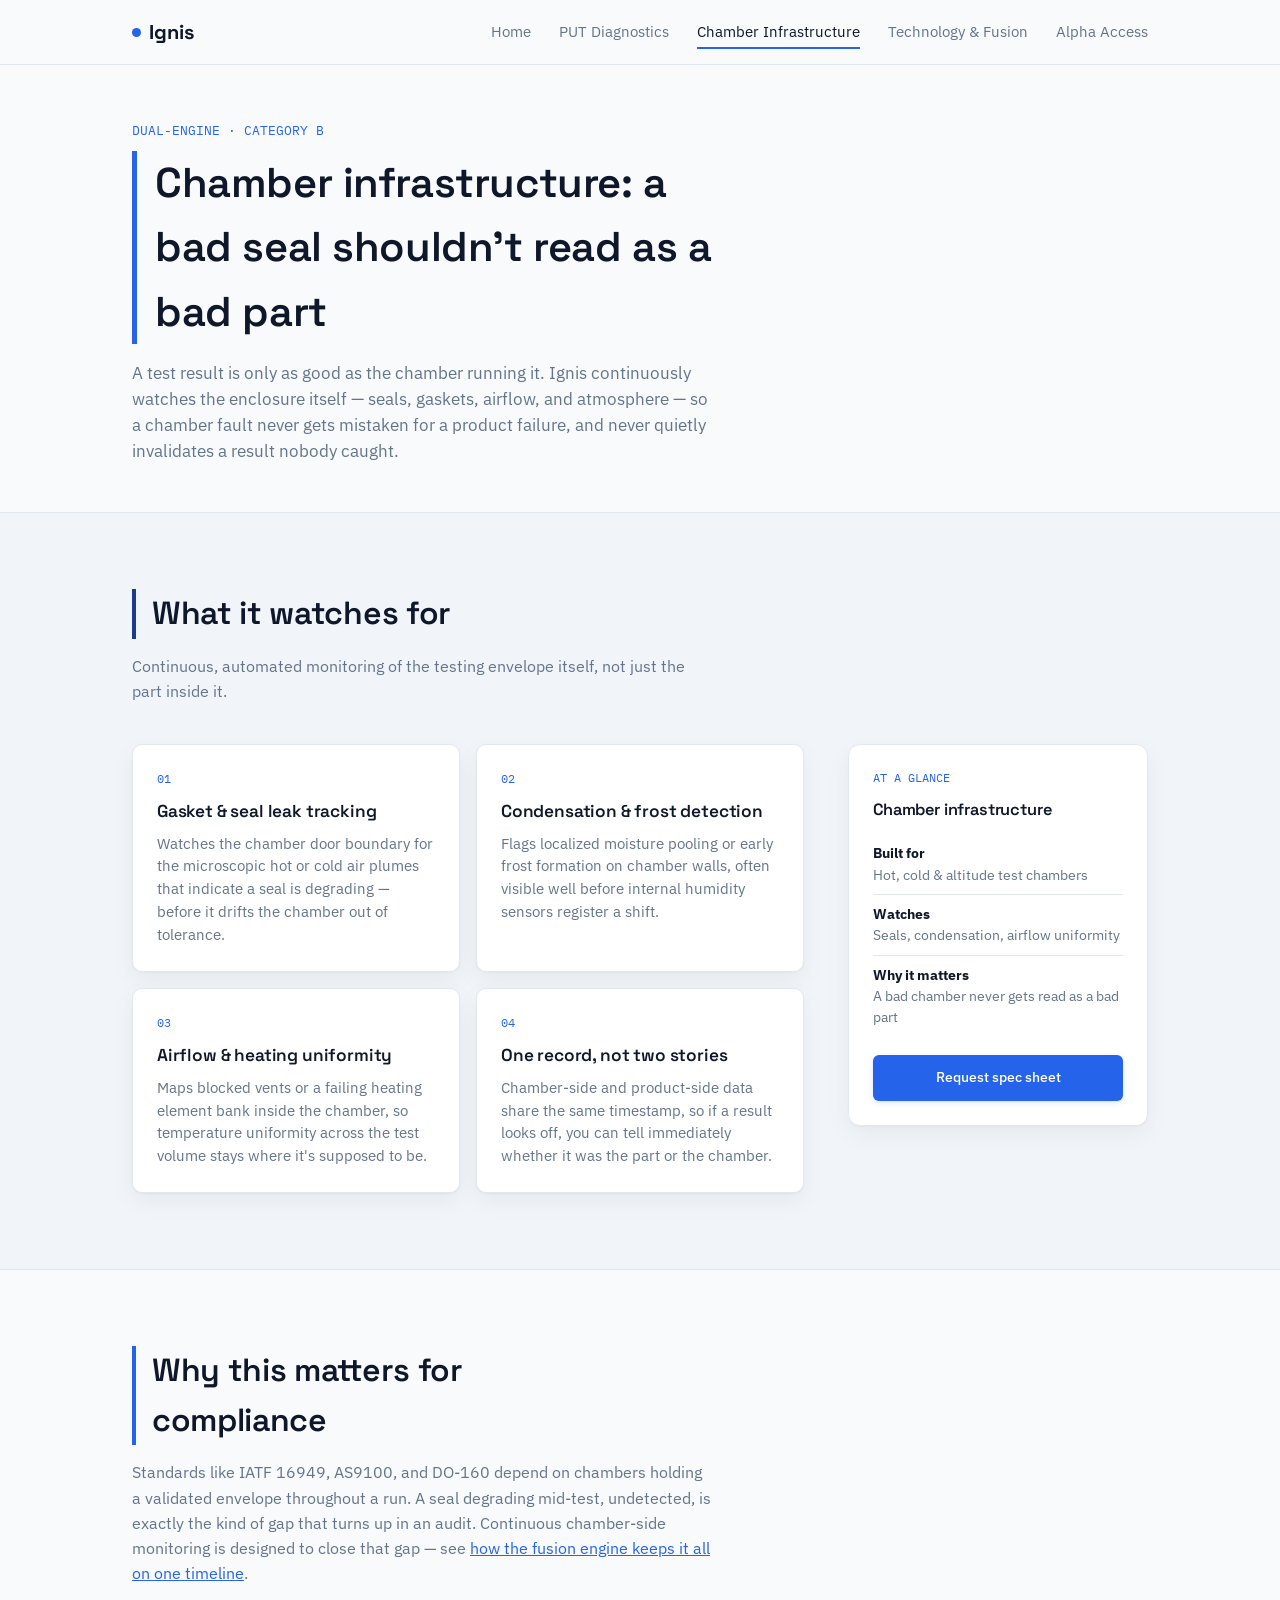
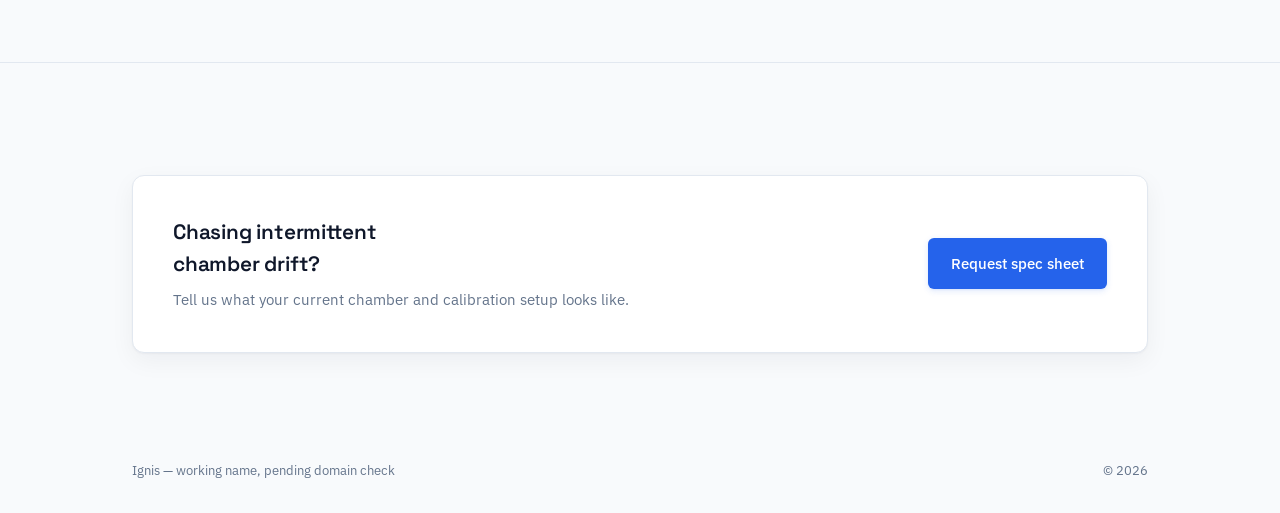
==== commit 821a05be: "Add files via upload" ====
--- a/chamber-infrastructure.html
+++ b/chamber-infrastructure.html
@@ -1,124 +1,110 @@
 <!DOCTYPE html>
 <html lang="en">
 <head>
-    <meta charset="UTF-8">
-    <meta name="viewport" content="width=device-width, initial-scale=1.0">
-    <title>Chamber Infrastructure Safeguards - Ignis</title>
-    <script src="https://tailwindcss.com"></script>
+<meta charset="UTF-8">
+<meta name="viewport" content="width=device-width, initial-scale=1.0">
+<title>Chamber Infrastructure — Ignis</title>
+<link rel="preconnect" href="https://fonts.googleapis.com">
+<link href="https://fonts.googleapis.com/css2?family=Space+Grotesk:wght@400;500;600;700&family=IBM+Plex+Sans:wght@400;500;600&family=IBM+Plex+Mono:wght@400;500&display=swap" rel="stylesheet">
+<link rel="stylesheet" href="style.css">
 </head>
-<body class="bg-[#F8FAFC] text-[#0F172A] font-sans antialiased">
+<body>
 
-    <!-- Top Navigation Bar -->
-    <nav class="border-b border-slate-200 bg-white sticky top-0 z-50">
-        <div class="max-w-7xl mx-auto px-6 h-16 flex items-center justify-between">
-            <div class="flex items-center gap-2 font-bold text-lg tracking-tight">
-                <a href="index.html" class="hover:opacity-80 transition"><span class="text-[#2563EB]">●</span> Ignis</a>
-            </div>
-            <div class="hidden md:flex items-center gap-8 text-sm font-medium text-slate-600">
-                <a href="index.html" class="hover:text-slate-900 transition">Home</a>
-                <a href="index.html#put" class="hover:text-slate-900 transition">PUT Diagnostics</a>
-                <a href="#" class="text-[#2563EB]">Chamber Infrastructure</a>
-                <a href="index.html#technology" class="hover:text-slate-900 transition">Technology & Fusion</a>
-            </div>
-            <a href="index.html#alpha" class="bg-[#2563EB] hover:bg-blue-700 text-white text-xs font-semibold px-4 py-2 rounded-lg shadow-sm transition">Alpha Access</a>
-        </div>
-    </nav>
+<nav>
+  <div class="wrap">
+    <a href="index.html" class="logo"><span class="logo-dot"></span>Ignis</a>
+    <div class="navlinks">
+      <a href="index.html">Home</a>
+      <a href="put-diagnostics.html">PUT Diagnostics</a>
+      <a href="chamber-infrastructure.html" class="active">Chamber Infrastructure</a>
+      <a href="technology.html">Technology &amp; Fusion</a>
+      <a href="contact.html">Alpha Access</a>
+    </div>
+  </div>
+</nav>
 
-    <!-- Sub-page Header / Hero -->
-    <header class="max-w-5xl mx-auto px-6 pt-16 pb-12 text-left">
-        <div class="text-xs font-mono font-bold text-[#2563EB] uppercase tracking-wider mb-3">Dual-Engine · Category B</div>
-        <h1 class="text-4xl md:text-5xl font-extrabold tracking-tight text-slate-900 leading-tight">
-            Chamber Infrastructure & Safety Safeguards
-        </h1>
-        <p class="mt-4 text-xl text-slate-600 max-w-3xl leading-relaxed">
-            A passed component inside a failing test chamber is an invalid result. Ignis continuously monitors your environmental envelope to ensure perfect compliance uniformity.
-        </p>
-    </header>
+<header class="page-head">
+  <div class="wrap">
+    <div class="eyebrow mono">DUAL-ENGINE · CATEGORY B</div>
+    <h1>Chamber infrastructure: a bad seal shouldn't read as a bad part</h1>
+    <p class="lede">A test result is only as good as the chamber running it. Ignis continuously watches the enclosure itself — seals, gaskets, airflow, and atmosphere — so a chamber fault never gets mistaken for a product failure, and never quietly invalidates a result nobody caught.</p>
+  </div>
+</header>
 
-    <!-- Visual Banner Area using Absolute URL -->
-    <section class="max-w-5xl mx-auto px-6 mb-16">
-        <div class="relative bg-white p-3 rounded-2xl border border-slate-200 shadow-sm">
-            <img src="https://simultech.com.au" alt="Environmental Test Chamber Boundary Monitoring" class="w-full h-80 object-cover rounded-xl">
-            <div class="absolute top-6 right-6 bg-slate-900/90 backdrop-blur-sm px-3 py-1.5 rounded border border-slate-700 font-mono text-[11px] text-emerald-400">
-                ● INFRASTRUCTURE ENGINE: ACTIVE
-            </div>
-        </div>
-    </section>
+<section class="section-alt">
+  <div class="wrap">
+    <h2>What it watches for</h2>
+    <p class="section-lede">Continuous, automated monitoring of the testing envelope itself, not just the part inside it.</p>
 
-    <!-- Core Features Grid -->
-    <section class="max-w-5xl mx-auto px-6 grid grid-cols-1 md:grid-cols-3 gap-8 mb-20">
-        
-        <!-- Feature 1 -->
-        <div class="bg-white p-6 rounded-xl border border-slate-200 shadow-sm">
-            <div class="text-2xl mb-4">🚪</div>
-            <h3 class="text-lg font-bold text-slate-900">Gasket & Seal Leak Tracking</h3>
-            <p class="mt-2 text-sm text-slate-600 leading-relaxed">
-                Uses wide-angle Short-Wave Infrared (SWIR) to watch door boundaries. It automatically catches microscopic thermal plumes escaping worn gaskets *before* internal air temperatures fall out of calibration bounds.
-            </p>
+    <div class="content-sidebar-grid" style="margin-top:40px;">
+      <div>
+        <div class="feature-row" style="margin-top:0;">
+          <div class="feature">
+            <div class="num mono">01</div>
+            <h3>Gasket &amp; seal leak tracking</h3>
+            <p>Watches the chamber door boundary for the microscopic hot or cold air plumes that indicate a seal is degrading — before it drifts the chamber out of tolerance.</p>
+          </div>
+          <div class="feature">
+            <div class="num mono">02</div>
+            <h3>Condensation &amp; frost detection</h3>
+            <p>Flags localized moisture pooling or early frost formation on chamber walls, often visible well before internal humidity sensors register a shift.</p>
+          </div>
+          <div class="feature">
+            <div class="num mono">03</div>
+            <h3>Airflow &amp; heating uniformity</h3>
+            <p>Maps blocked vents or a failing heating element bank inside the chamber, so temperature uniformity across the test volume stays where it's supposed to be.</p>
+          </div>
+          <div class="feature">
+            <div class="num mono">04</div>
+            <h3>One record, not two stories</h3>
+            <p>Chamber-side and product-side data share the same timestamp, so if a result looks off, you can tell immediately whether it was the part or the chamber.</p>
+          </div>
         </div>
 
-        <!-- Feature 2 -->
-        <div class="bg-white p-6 rounded-xl border border-slate-200 shadow-sm">
-            <div class="text-2xl mb-4">❄️</div>
-            <h3 class="text-lg font-bold text-slate-900">Condensation & Frost Alerts</h3>
-            <p class="mt-2 text-sm text-slate-600 leading-relaxed">
-                Detects moisture pooling or microscopic frost formations on chamber walls or safety shields hours before traditional relative humidity sensors notice a systemic atmospheric shift.
-            </p>
+        <div class="photo-hook">
+          <img src="https://raw.githubusercontent.com/sabeekahashmi80-debug/chamber-ai-node/main/assets/Test%20chamber1.jpg" alt="Automotive environmental test chamber" onerror="this.parentElement.style.display='none';">
         </div>
+      </div>
 
-        <!-- Feature 3 -->
-        <div class="bg-white p-6 rounded-xl border border-slate-200 shadow-sm">
-            <div class="text-2xl mb-4">💨</div>
-            <h3 class="text-lg font-bold text-slate-900">Thermal Uniformity Mapping</h3>
-            <p class="mt-2 text-sm text-slate-600 leading-relaxed">
-                Identifies localized dead zones, failing heating elements, or ventilation blockages inside the enclosure structure, safeguarding compliance requirements like MIL-STD-810 envelopes.
-            </p>
-        </div>
-    </section>
+      <div class="sidebar-callout">
+        <div class="tag mono">AT A GLANCE</div>
+        <h3>Chamber infrastructure</h3>
+        <ul>
+          <li><strong>Built for</strong>Hot, cold &amp; altitude test chambers</li>
+          <li><strong>Watches</strong>Seals, condensation, airflow uniformity</li>
+          <li><strong>Why it matters</strong>A bad chamber never gets read as a bad part</li>
+        </ul>
+        <a href="contact.html" class="btn btn-primary">Request spec sheet</a>
+      </div>
+    </div>
+  </div>
+</section>
 
-    <!-- Deep Technical Deep-Dive Section (Full-Width Gray Section Break) -->
-    <section class="bg-[#F1F5F9] border-y border-slate-200 py-16">
-        <div class="max-w-5xl mx-auto px-6">
-            <h2 class="text-2xl font-bold text-slate-900 mb-8">The Infrastructure Deficit: Why Traditional Monitors Fail</h2>
-            
-            <div class="grid grid-cols-1 md:grid-cols-2 gap-12 text-sm text-slate-600 leading-relaxed">
-                <div>
-                    <h4 class="font-bold text-slate-900 text-base mb-2">The Legacy Status Quo</h4>
-                    <p class="mb-4">
-                        Standard loggers sit passively inside a chamber box. If a seal breaks, they simply record the ambient temperature drop. They cannot tell you *why* it dropped—forcing engineers to spent hours debugging whether the heating assembly broke, the door was open, or the product failed.
-                    </p>
-                    <p>
-                        This manual trial-and-error cycle risks invalidating weeks of profile data data logging, stalling high-stakes qualification timelines.
-                    </p>
-                </div>
-                <div>
-                    <h4 class="font-bold text-slate-900 text-base mb-2">The Ignis Advantage</h4>
-                    <p class="mb-4">
-                        By integrating multispectral imaging with edge AI at the point of capture, Ignis separates the environment data from the hardware data. If a gasket fails, the system triggers an anomaly event pinpointing the structural coordinates of the leak immediately.
-                    </p>
-                    <p>
-                        You get instant, audit-ready data lineage that proves your testing environment remained perfectly uniform throughout the entire compliance execution block.
-                    </p>
-                </div>
-            </div>
-        </div>
-    </section>
+<section>
+  <div class="wrap">
+    <h2>Why this matters for compliance</h2>
+    <p class="section-lede">Standards like IATF 16949, AS9100, and DO-160 depend on chambers holding a validated envelope throughout a run. A seal degrading mid-test, undetected, is exactly the kind of gap that turns up in an audit. Continuous chamber-side monitoring is designed to close that gap — see <a href="technology.html" style="color:var(--primary);">how the fusion engine keeps it all on one timeline</a>.</p>
+  </div>
+</section>
 
-    <!-- Back to Safety CTA -->
-    <section class="max-w-5xl mx-auto px-6 py-16 text-center">
-        <h3 class="text-xl font-bold text-slate-900 mb-4">Ready to upgrade your chamber instrumentation layout?</h3>
-        <div class="flex justify-center gap-4">
-            <a href="index.html" class="bg-[#2563EB] hover:bg-blue-700 text-white text-sm font-medium px-5 py-2.5 rounded-xl shadow-sm transition">Return to Main Dashboard</a>
-            <a href="index.html#alpha" class="border border-slate-300 hover:bg-slate-50 text-slate-700 text-sm font-medium px-5 py-2.5 rounded-xl transition">Apply for Alpha Pipeline</a>
-        </div>
-    </section>
+<section class="cta-section">
+  <div class="wrap">
+    <div class="cta-box">
+      <div>
+        <h3>Chasing intermittent chamber drift?</h3>
+        <p>Tell us what your current chamber and calibration setup looks like.</p>
+      </div>
+      <a href="contact.html" class="btn btn-primary">Request spec sheet</a>
+    </div>
+  </div>
+</section>
 
-    <!-- Standard Footer Container -->
-    <footer class="border-t border-slate-200 bg-white py-8 text-center text-xs text-slate-500 font-mono">
-        © 2026 Ignis Project Core. Designed for aerospace and automotive validation cells.
-    </footer>
+<footer>
+  <div class="wrap" style="display:flex; justify-content:space-between; width:100%; flex-wrap:wrap; gap:8px;">
+    <span>Ignis — working name, pending domain check</span>
+    <span>&copy; 2026</span>
+  </div>
+</footer>
 
 </body>
 </html>
-
-
--- a/style.css
+++ b/style.css
@@ -0,0 +1,628 @@
+:root{
+  --bg:#F8FAFC;
+  --panel:#FFFFFF;
+  --panel-2:#F1F5F9;
+  --line:#E2E8F0;
+  --primary:#2563EB;
+  --alert:#DC3545;
+  --text:#0F172A;
+  --muted:#64748B;
+  --shadow:0 1px 2px rgba(15,23,42,0.04), 0 8px 24px rgba(15,23,42,0.05);
+  --shadow-btn:0 1px 2px rgba(37,99,235,0.06), 0 6px 16px rgba(37,99,235,0.18);
+}
+*{box-sizing:border-box; margin:0; padding:0;}
+html{scroll-behavior:smooth;}
+body{
+  background:var(--bg);
+  color:var(--text);
+  font-family:'IBM Plex Sans', sans-serif;
+  line-height:1.55;
+  -webkit-font-smoothing:antialiased;
+}
+h1,h2,h3{
+  font-family:'Space Grotesk', sans-serif;
+  font-weight:600;
+  letter-spacing:-0.01em;
+}
+.mono{ font-family:'IBM Plex Mono', monospace; }
+a{ color:inherit; }
+.wrap{
+  max-width:1080px;
+  margin:0 auto;
+  padding:0 32px;
+}
+@media (max-width:640px){ .wrap{ padding:0 20px; } }
+
+/* ---------- NAV ---------- */
+nav{
+  position:sticky; top:0; z-index:20;
+  background:rgba(248,250,252,0.88);
+  backdrop-filter:blur(10px);
+  border-bottom:1px solid var(--line);
+}
+nav .wrap{
+  display:flex; align-items:center; justify-content:space-between;
+  height:64px;
+}
+.logo{
+  font-family:'Space Grotesk', sans-serif;
+  font-weight:700;
+  font-size:1.25rem;
+  display:flex; align-items:center; gap:8px;
+  text-decoration:none;
+  color:var(--text);
+}
+.logo-dot{
+  width:9px; height:9px; border-radius:50%;
+  background:var(--primary);
+}
+.navlinks{ display:flex; gap:28px; font-size:0.92rem; color:var(--muted); }
+.navlinks a{ text-decoration:none; transition:color .15s; padding:4px 0; position:relative; }
+.navlinks a::after{
+  content:"";
+  position:absolute;
+  left:0; right:0; bottom:-2px;
+  height:2px;
+  background:var(--primary);
+  transform:scaleX(0);
+  transform-origin:left;
+  transition:transform .2s ease;
+}
+.navlinks a:hover{ color:var(--text); }
+.navlinks a:hover::after{ transform:scaleX(1); }
+.navlinks a.active{ color:var(--text); }
+.navlinks a.active::after{ transform:scaleX(1); }
+@media (max-width:760px){ .navlinks{ display:none; } }
+
+/* ---------- HERO (home) ---------- */
+header.hero{
+  padding:88px 0 64px;
+  border-bottom:1px solid var(--line);
+}
+.hero-grid{
+  display:grid;
+  grid-template-columns:1.05fr 0.95fr;
+  gap:56px;
+  align-items:center;
+}
+@media (max-width:900px){ .hero-grid{ grid-template-columns:1fr; } }
+.hero h1{
+  font-size:clamp(2.1rem, 4.2vw, 3.2rem);
+  line-height:1.08;
+  max-width:16ch;
+}
+.hero p.lede{
+  margin-top:22px;
+  font-size:1.1rem;
+  color:var(--muted);
+  max-width:46ch;
+}
+.hero-cta{
+  margin-top:32px;
+  display:flex; gap:14px; flex-wrap:wrap;
+}
+.btn{
+  display:inline-block;
+  padding:13px 22px;
+  border-radius:6px;
+  font-size:0.95rem;
+  font-weight:500;
+  text-decoration:none;
+  border:1px solid transparent;
+  cursor:pointer;
+  font-family:inherit;
+}
+.btn-primary{
+  background:var(--primary);
+  color:#fff;
+  transition:background .15s, box-shadow .15s, transform .15s;
+  box-shadow:0 1px 2px rgba(37,99,235,0.06), 0 2px 6px rgba(37,99,235,0.14);
+}
+.btn-primary:hover{
+  background:#1D4ED8;
+  box-shadow:var(--shadow-btn);
+  transform:translateY(-1px);
+}
+.btn-ghost{
+  border-color:var(--line);
+  color:var(--text);
+  background:transparent;
+}
+
+/* ---------- PAGE HEADER (sub-pages) ---------- */
+header.page-head{
+  padding:56px 0 48px;
+  border-bottom:1px solid var(--line);
+}
+.page-head .eyebrow{
+  font-size:0.8rem;
+  color:var(--primary);
+  margin-bottom:10px;
+}
+.page-head h1{
+  font-size:clamp(1.9rem, 3.6vw, 2.6rem);
+  max-width:22ch;
+}
+.page-head p.lede{
+  margin-top:16px;
+  font-size:1.05rem;
+  color:var(--muted);
+  max-width:58ch;
+}
+
+/* thermal readout / diagram panel */
+.readout{
+  background:var(--panel);
+  border:1px solid var(--line);
+  border-radius:10px;
+  padding:22px;
+  box-shadow:var(--shadow);
+}
+.readout-head{
+  display:flex; justify-content:space-between; align-items:center;
+  font-size:0.78rem; color:var(--muted);
+  margin-bottom:14px;
+}
+.readout-head .live{
+  display:flex; align-items:center; gap:6px;
+}
+.live-pulse{
+  width:7px; height:7px; border-radius:50%;
+  background:var(--primary);
+  animation:pulse 2.2s ease-in-out infinite;
+}
+@keyframes pulse{
+  0%,100%{ opacity:1; box-shadow:0 0 0 0 rgba(0,86,179,0.5);}
+  50%{ opacity:0.55; box-shadow:0 0 0 6px rgba(0,86,179,0);}
+}
+.scene{
+  width:100%;
+  height:auto;
+  display:block;
+  border-radius:6px;
+}
+
+/* ---------- HERO MEDIA CARD ---------- */
+.media-card{
+  position:relative;
+  border-radius:14px;
+  overflow:hidden;
+  box-shadow:var(--shadow);
+  aspect-ratio:4/3;
+  background:#0F172A;
+}
+.media-bg{
+  position:absolute;
+  inset:0;
+  width:100%;
+  height:100%;
+  display:block;
+}
+.media-photo{
+  position:absolute;
+  inset:0;
+  width:100%;
+  height:100%;
+  object-fit:cover;
+  display:block;
+}
+.photo-hook{
+  margin-top:36px;
+  border-radius:12px;
+  overflow:hidden;
+  border:1px solid var(--line);
+  box-shadow:var(--shadow);
+}
+.photo-hook img{
+  width:100%;
+  height:320px;
+  object-fit:cover;
+  display:block;
+  transition:transform .4s ease;
+}
+.photo-hook:hover img{ transform:scale(1.035); }
+.glass-panel{
+  position:absolute;
+  left:16px; right:16px; bottom:16px;
+  background:rgba(15,23,42,0.55);
+  backdrop-filter:blur(14px);
+  -webkit-backdrop-filter:blur(14px);
+  border:1px solid rgba(255,255,255,0.14);
+  border-radius:12px;
+  padding:16px;
+  color:#fff;
+}
+.glass-head{
+  display:flex; justify-content:space-between; align-items:center;
+  font-size:0.72rem; letter-spacing:0.02em;
+  color:rgba(255,255,255,0.65);
+  margin-bottom:12px;
+  font-family:'IBM Plex Mono', monospace;
+}
+.glass-body{
+  display:grid;
+  grid-template-columns:1fr 84px;
+  gap:14px;
+  align-items:end;
+}
+.glass-chart{ width:100%; height:64px; display:block; }
+.pip-thermal{
+  width:84px; height:64px;
+  border-radius:6px;
+  overflow:hidden;
+  border:1px solid rgba(255,255,255,0.2);
+  position:relative;
+}
+.pip-label{
+  position:absolute; bottom:2px; left:4px;
+  font-size:6px;
+  font-family:'IBM Plex Mono', monospace;
+  color:#fff;
+  opacity:0.85;
+}
+
+/* ---------- DUAL-CHANNEL CHART ROW ---------- */
+.dual-chart-row{
+  margin-top:44px;
+  display:grid;
+  grid-template-columns:1.1fr 0.9fr;
+  gap:40px;
+  align-items:center;
+}
+@media (max-width:820px){ .dual-chart-row{ grid-template-columns:1fr; gap:28px; } }
+.chart-panel{
+  background:var(--panel);
+  border:1px solid var(--line);
+  border-radius:12px;
+  padding:22px;
+  box-shadow:var(--shadow);
+}
+.chart-panel svg{ width:100%; height:auto; display:block; }
+.chart-legend{ display:flex; gap:18px; margin-top:14px; flex-wrap:wrap; }
+.chart-legend span{ display:flex; align-items:center; gap:6px; font-size:0.8rem; color:var(--muted); }
+.chart-legend .swatch{ width:16px; height:2px; display:inline-block; }
+.chart-copy h3{ font-size:1.15rem; margin-bottom:10px; }
+.chart-copy p{ color:var(--muted); font-size:0.95rem; margin-bottom:14px; }
+.chart-copy p:last-child{ margin-bottom:0; }
+.chart-copy strong{ color:var(--text); }
+
+/* ---------- PROCESS BAND (dark, structured sequence) ---------- */
+.process-band{
+  background:#0F172A;
+  color:#fff;
+  padding:76px 0;
+  border-bottom:1px solid var(--line);
+}
+.process-band h2{ color:#fff; }
+.process-band .section-lede{ color:#94A3B8; }
+.process-steps{
+  margin-top:44px;
+  display:grid;
+  grid-template-columns:repeat(2, 1fr);
+  gap:36px 56px;
+}
+@media (max-width:760px){ .process-steps{ grid-template-columns:1fr; gap:28px; } }
+.process-step{ border-top:1px solid rgba(255,255,255,0.12); padding-top:18px; }
+.process-step .step-tag{
+  font-family:'IBM Plex Mono', monospace;
+  font-size:0.72rem;
+  color:#60A5FA;
+  margin-bottom:8px;
+}
+.process-step h3{ color:#fff; font-size:1.08rem; margin-bottom:8px; }
+.process-step p{ color:#CBD5E1; font-size:0.92rem; }
+
+/* ---------- SIDEBAR / ASYMMETRIC LAYOUT ---------- */
+.content-sidebar-grid{
+  display:grid;
+  grid-template-columns:1fr 300px;
+  gap:44px;
+  align-items:start;
+}
+@media (max-width:860px){ .content-sidebar-grid{ grid-template-columns:1fr; } }
+.sidebar-callout{
+  background:var(--panel);
+  border:1px solid var(--line);
+  border-radius:12px;
+  padding:24px;
+  box-shadow:var(--shadow);
+  position:sticky;
+  top:84px;
+}
+.sidebar-callout .tag{ font-size:0.75rem; color:var(--primary); margin-bottom:10px; }
+.sidebar-callout h3{ font-size:1.02rem; margin-bottom:12px; }
+.sidebar-callout ul{ list-style:none; margin-bottom:18px; }
+.sidebar-callout li{
+  font-size:0.86rem;
+  color:var(--muted);
+  padding:8px 0;
+  border-top:1px solid var(--line);
+}
+.sidebar-callout li:first-child{ border-top:none; }
+.sidebar-callout li strong{ color:var(--text); display:block; font-size:0.9rem; }
+.sidebar-callout .btn{ width:100%; text-align:center; font-size:0.88rem; padding:11px 16px; }
+
+/* ---------- HERO INLINE FORM ---------- */
+.hero-inline-form{
+  display:flex;
+  gap:10px;
+  margin-top:28px;
+  flex-wrap:wrap;
+  max-width:460px;
+}
+.hero-inline-form input, .hero-inline-form select{
+  flex:1;
+  min-width:150px;
+  background:var(--panel);
+  border:1px solid var(--line);
+  border-radius:6px;
+  padding:11px 12px;
+  font-family:inherit;
+  font-size:0.9rem;
+  color:var(--text);
+}
+.hero-inline-form input:focus, .hero-inline-form select:focus{
+  outline:none;
+  border-color:var(--primary);
+}
+.hero-inline-form button{ white-space:nowrap; flex-shrink:0; }
+.hero-form-note{ margin-top:12px; font-size:0.84rem; color:var(--muted); }
+.hero-form-note a{ color:var(--primary); text-decoration:none; }
+
+
+/* ---------- SECTION shared ---------- */
+section{ padding:76px 0; border-bottom:1px solid var(--line); }
+section.section-alt{ background:var(--panel-2); }
+section h2{
+  font-size:clamp(1.5rem, 2.6vw, 2rem);
+  max-width:22ch;
+  padding-left:16px;
+  border-left:4px solid var(--primary);
+}
+section.section-alt h2{ border-left-color:#1E3A8A; }
+.process-band h2{ border-left-color:#60A5FA; }
+header.page-head h1{
+  padding-left:18px;
+  border-left:5px solid var(--primary);
+}
+section p.section-lede{
+  margin-top:14px;
+  color:var(--muted);
+  max-width:58ch;
+  font-size:1.02rem;
+}
+
+/* ---------- COMPARISON ---------- */
+.compare{
+  margin-top:40px;
+  display:grid;
+  grid-template-columns:1fr 1fr;
+  gap:0;
+  border:1px solid var(--line);
+  border-radius:10px;
+  overflow:hidden;
+  box-shadow:var(--shadow);
+}
+@media (max-width:760px){ .compare{ grid-template-columns:1fr; } }
+.compare > div{ padding:28px; }
+.compare .today{ background:var(--panel); border-right:1px solid var(--line); }
+@media (max-width:760px){ .compare .today{ border-right:none; border-bottom:1px solid var(--line); } }
+.compare .withignis{ background:var(--panel-2); }
+.compare-label{ font-size:0.78rem; color:var(--muted); margin-bottom:16px; }
+.compare ul{ list-style:none; }
+.compare li{
+  padding:10px 0;
+  border-top:1px solid var(--line);
+  font-size:0.95rem;
+  color:var(--muted);
+}
+.compare li:first-child{ border-top:none; }
+.compare .withignis li{ color:var(--text); }
+.compare .withignis li::before{ content:"—"; color:var(--primary); margin-right:8px; }
+.compare .today li::before{ content:"—"; color:var(--muted); margin-right:8px; }
+
+/* ---------- CATEGORIES ---------- */
+.cat-grid{
+  margin-top:40px;
+  display:grid;
+  grid-template-columns:1fr 1fr;
+  gap:20px;
+}
+@media (max-width:760px){ .cat-grid{ grid-template-columns:1fr; } }
+.cat{
+  border-radius:10px;
+  padding:28px;
+  background:var(--panel);
+  border:1px solid var(--line);
+  border-top:3px solid var(--primary);
+  box-shadow:var(--shadow);
+  transition:transform .18s ease, box-shadow .18s ease;
+}
+.cat:hover{
+  transform:translateY(-3px);
+  box-shadow:0 2px 4px rgba(15,23,42,0.06), 0 14px 32px rgba(15,23,42,0.09);
+}
+.cat.hot{ border-top-color:var(--primary); }
+.cat .tag{ font-size:0.75rem; color:var(--muted); margin-bottom:10px; }
+.cat h3{ font-size:1.25rem; margin-bottom:12px; }
+.cat p{ color:var(--muted); font-size:0.95rem; margin-bottom:16px; }
+.cat ul{ list-style:none; }
+.cat li{
+  font-size:0.9rem;
+  color:var(--text);
+  padding:8px 0;
+  border-top:1px solid var(--line);
+}
+.cat li:first-child{ border-top:none; }
+
+/* feature row — used on PUT / Chamber / Technology pages */
+.feature-row{
+  margin-top:44px;
+  display:grid;
+  grid-template-columns:1fr 1fr;
+  gap:16px;
+}
+@media (max-width:760px){ .feature-row{ grid-template-columns:1fr; } }
+.feature{
+  padding:24px;
+  border:1px solid var(--line);
+  border-radius:10px;
+  background:var(--panel);
+  box-shadow:var(--shadow);
+  transition:transform .18s ease, box-shadow .18s ease;
+}
+.feature:hover{
+  transform:translateY(-3px);
+  box-shadow:0 2px 4px rgba(15,23,42,0.06), 0 14px 32px rgba(15,23,42,0.09);
+}
+.feature .num{
+  font-family:'IBM Plex Mono', monospace;
+  font-size:0.78rem;
+  color:var(--primary);
+  margin-bottom:10px;
+}
+.feature h3{ font-size:1.08rem; margin-bottom:8px; }
+.feature p{ color:var(--muted); font-size:0.92rem; }
+
+/* ---------- HOW IT WORKS / FLOW ---------- */
+.flow{
+  margin-top:44px;
+  display:grid;
+  grid-template-columns:repeat(3, 1fr);
+  gap:0;
+  position:relative;
+}
+@media (max-width:760px){ .flow{ grid-template-columns:1fr; gap:20px; } }
+.flow-step{ padding:0 20px; position:relative; }
+.flow-step:first-child{ padding-left:0; }
+.flow-step:last-child{ padding-right:0; }
+.flow-step:not(:last-child)::after{
+  content:""; position:absolute; top:18px; right:0;
+  width:20px; height:1px; background:var(--line);
+}
+@media (max-width:760px){ .flow-step:not(:last-child)::after{ display:none; } }
+.flow-num{
+  width:36px; height:36px;
+  border-radius:50%;
+  border:1px solid var(--line);
+  display:flex; align-items:center; justify-content:center;
+  font-family:'IBM Plex Mono', monospace;
+  font-size:0.85rem;
+  color:var(--primary);
+  margin-bottom:16px;
+}
+.flow-step h3{ font-size:1.05rem; margin-bottom:8px; }
+.flow-step p{ color:var(--muted); font-size:0.92rem; }
+
+/* ---------- INDUSTRIES / CHIPS ---------- */
+.industries{ margin-top:36px; display:flex; gap:12px; flex-wrap:wrap; }
+.chip{
+  border:1px solid var(--line);
+  border-radius:100px;
+  padding:9px 18px;
+  font-size:0.88rem;
+  color:var(--muted);
+}
+
+/* ---------- TABLE (technology / spec comparisons) ---------- */
+.spec-table{
+  margin-top:40px;
+  width:100%;
+  border-collapse:collapse;
+  border:1px solid var(--line);
+  border-radius:10px;
+  overflow:hidden;
+  box-shadow:var(--shadow);
+}
+.spec-table th, .spec-table td{
+  text-align:left;
+  padding:14px 18px;
+  border-bottom:1px solid var(--line);
+  font-size:0.92rem;
+}
+.spec-table th{
+  background:var(--panel-2);
+  color:var(--muted);
+  font-weight:500;
+  font-size:0.8rem;
+}
+.spec-table td{ color:var(--text); }
+.spec-table tr:last-child td{ border-bottom:none; }
+.spec-table td.muted{ color:var(--muted); }
+.spec-table tbody tr{ transition:background .15s; }
+.spec-table tbody tr:hover{ background:var(--panel-2); }
+
+/* ---------- CTA ---------- */
+.cta-section{ border-bottom:none; text-align:left; }
+.cta-box{
+  margin-top:36px;
+  background:var(--panel);
+  border:1px solid var(--line);
+  border-radius:12px;
+  padding:40px;
+  display:flex;
+  justify-content:space-between;
+  align-items:center;
+  gap:24px;
+  flex-wrap:wrap;
+  box-shadow:var(--shadow);
+}
+.cta-box h3{ font-size:1.3rem; max-width:20ch; }
+.cta-box p{ color:var(--muted); margin-top:8px; font-size:0.95rem; }
+
+/* ---------- FORM (contact / alpha access) ---------- */
+.form-grid{
+  margin-top:40px;
+  display:grid;
+  grid-template-columns:1fr 1fr;
+  gap:48px;
+}
+@media (max-width:820px){ .form-grid{ grid-template-columns:1fr; gap:32px; } }
+.form-panel{
+  background:var(--panel);
+  border:1px solid var(--line);
+  border-radius:12px;
+  padding:32px;
+  box-shadow:var(--shadow);
+}
+.field{ margin-bottom:18px; }
+.field label{
+  display:block;
+  font-size:0.85rem;
+  color:var(--muted);
+  margin-bottom:6px;
+}
+.field input, .field select, .field textarea{
+  width:100%;
+  background:var(--bg);
+  border:1px solid var(--line);
+  border-radius:6px;
+  padding:11px 12px;
+  color:var(--text);
+  font-family:inherit;
+  font-size:0.95rem;
+}
+.field input:focus, .field select:focus, .field textarea:focus{
+  outline:none;
+  border-color:var(--primary);
+}
+.field textarea{ resize:vertical; min-height:88px; }
+.form-note{ margin-top:14px; font-size:0.82rem; color:var(--muted); }
+.side-panel h3{ font-size:1.1rem; margin-bottom:14px; }
+.side-list{ list-style:none; }
+.side-list li{
+  padding:14px 0;
+  border-top:1px solid var(--line);
+  font-size:0.92rem;
+  color:var(--muted);
+}
+.side-list li:first-child{ border-top:none; }
+.side-list strong{ color:var(--text); display:block; margin-bottom:4px; font-size:0.95rem; }
+
+footer{
+  padding:32px 0;
+  font-size:0.82rem;
+  color:var(--muted);
+  display:flex; justify-content:space-between;
+  flex-wrap:wrap; gap:8px;
+}
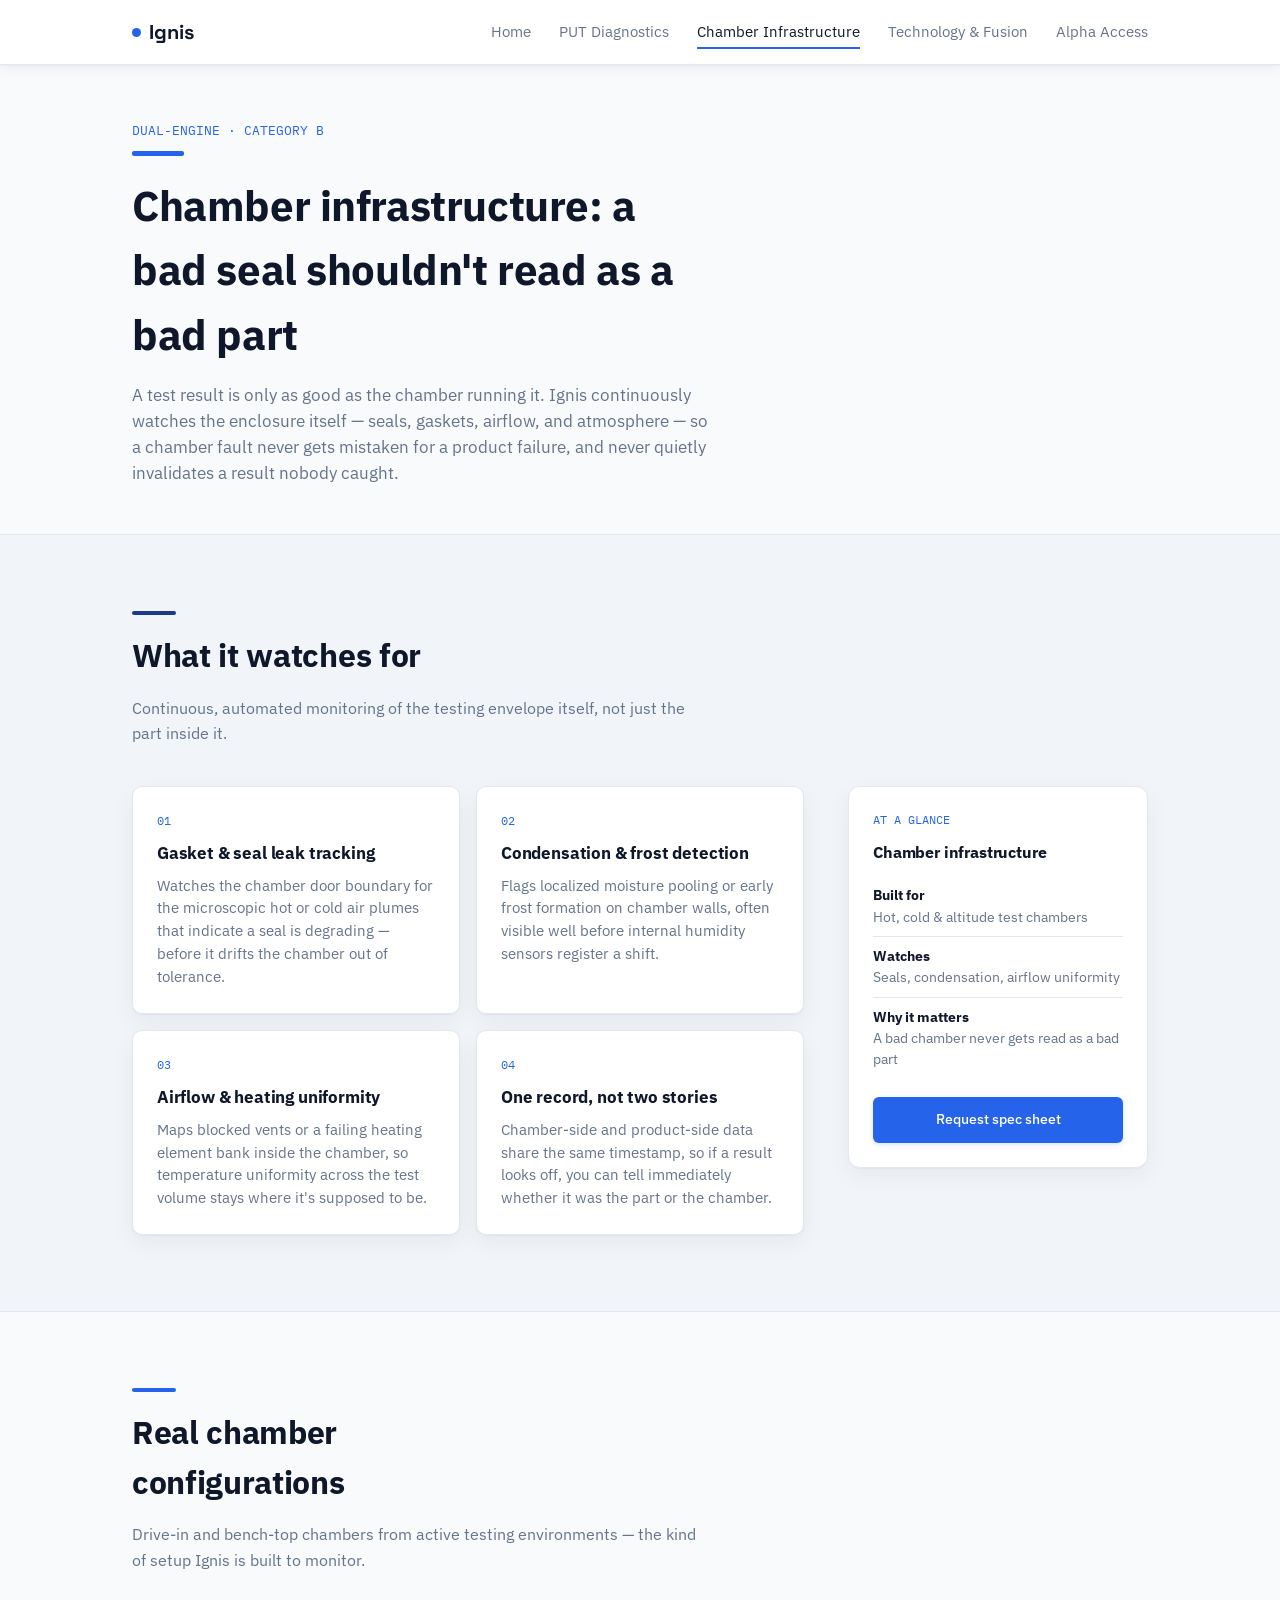
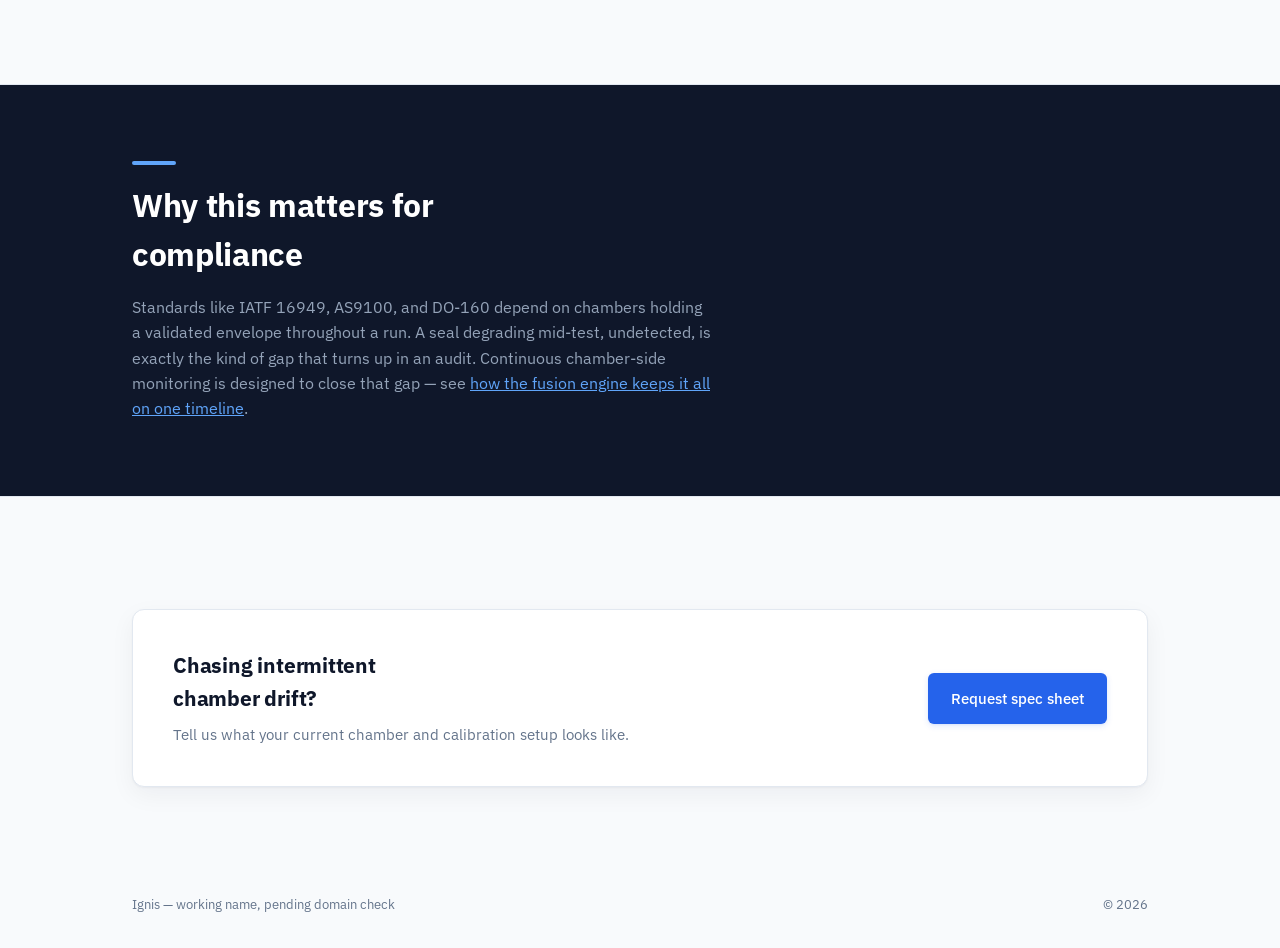
==== commit 3e018aed: "Add files via upload" ====
--- a/chamber-infrastructure.html
+++ b/chamber-infrastructure.html
@@ -60,10 +60,6 @@
             <p>Chamber-side and product-side data share the same timestamp, so if a result looks off, you can tell immediately whether it was the part or the chamber.</p>
           </div>
         </div>
-
-        <div class="photo-hook">
-          <img src="https://raw.githubusercontent.com/sabeekahashmi80-debug/chamber-ai-node/main/assets/Test%20chamber1.jpg" alt="Automotive environmental test chamber" onerror="this.parentElement.style.display='none';">
-        </div>
       </div>
 
       <div class="sidebar-callout">
@@ -82,8 +78,29 @@
 
 <section>
   <div class="wrap">
+    <h2>Real chamber configurations</h2>
+    <p class="section-lede">Drive-in and bench-top chambers from active testing environments — the kind of setup Ignis is built to monitor.</p>
+    <div class="photo-gallery">
+      <figure>
+        <img src="https://raw.githubusercontent.com/sabeekahashmi80-debug/chamber-ai-node/main/assets/Test%20chamber1.jpg" alt="Automotive environmental test chamber, view 1" onerror="this.parentElement.style.display='none';">
+      </figure>
+      <figure>
+        <img src="https://raw.githubusercontent.com/sabeekahashmi80-debug/chamber-ai-node/main/assets/Test%20chamber2.jpg" alt="Automotive environmental test chamber, view 2" onerror="this.parentElement.style.display='none';">
+      </figure>
+      <figure>
+        <img src="https://raw.githubusercontent.com/sabeekahashmi80-debug/chamber-ai-node/main/assets/Test%20Chamber%203.jpg" alt="Automotive environmental test chamber, view 3" onerror="this.parentElement.style.display='none';">
+      </figure>
+      <figure>
+        <img src="https://raw.githubusercontent.com/sabeekahashmi80-debug/chamber-ai-node/main/assets/climate%20test%20chamber%204%20stamp.jpg" alt="Climate test chamber, view 4" onerror="this.parentElement.style.display='none';">
+      </figure>
+    </div>
+  </div>
+</section>
+
+<section class="process-band">
+  <div class="wrap">
     <h2>Why this matters for compliance</h2>
-    <p class="section-lede">Standards like IATF 16949, AS9100, and DO-160 depend on chambers holding a validated envelope throughout a run. A seal degrading mid-test, undetected, is exactly the kind of gap that turns up in an audit. Continuous chamber-side monitoring is designed to close that gap — see <a href="technology.html" style="color:var(--primary);">how the fusion engine keeps it all on one timeline</a>.</p>
+    <p class="section-lede">Standards like IATF 16949, AS9100, and DO-160 depend on chambers holding a validated envelope throughout a run. A seal degrading mid-test, undetected, is exactly the kind of gap that turns up in an audit. Continuous chamber-side monitoring is designed to close that gap — see <a href="technology.html" style="color:#60A5FA;">how the fusion engine keeps it all on one timeline</a>.</p>
   </div>
 </section>
 
--- a/style.css
+++ b/style.css
@@ -20,8 +20,8 @@
   -webkit-font-smoothing:antialiased;
 }
 h1,h2,h3{
-  font-family:'Space Grotesk', sans-serif;
-  font-weight:600;
+  font-family:'IBM Plex Sans', sans-serif;
+  font-weight:700;
   letter-spacing:-0.01em;
 }
 .mono{ font-family:'IBM Plex Mono', monospace; }
@@ -36,9 +36,9 @@
 /* ---------- NAV ---------- */
 nav{
   position:sticky; top:0; z-index:20;
-  background:rgba(248,250,252,0.88);
-  backdrop-filter:blur(10px);
+  background:#FFFFFF;
   border-bottom:1px solid var(--line);
+  box-shadow:0 1px 2px rgba(15,23,42,0.04), 0 4px 12px rgba(15,23,42,0.05);
 }
 nav .wrap{
   display:flex; align-items:center; justify-content:space-between;
@@ -221,6 +221,29 @@
   transition:transform .4s ease;
 }
 .photo-hook:hover img{ transform:scale(1.035); }
+
+.photo-gallery{
+  margin-top:36px;
+  display:grid;
+  grid-template-columns:repeat(4, 1fr);
+  gap:14px;
+}
+@media (max-width:860px){ .photo-gallery{ grid-template-columns:repeat(2, 1fr); } }
+.photo-gallery figure{
+  margin:0;
+  border-radius:10px;
+  overflow:hidden;
+  border:1px solid var(--line);
+  box-shadow:var(--shadow);
+}
+.photo-gallery img{
+  width:100%;
+  height:160px;
+  object-fit:cover;
+  display:block;
+  transition:transform .4s ease;
+}
+.photo-gallery figure:hover img{ transform:scale(1.06); }
 .glass-panel{
   position:absolute;
   left:16px; right:16px; bottom:16px;
@@ -376,14 +399,31 @@
 section h2{
   font-size:clamp(1.5rem, 2.6vw, 2rem);
   max-width:22ch;
-  padding-left:16px;
-  border-left:4px solid var(--primary);
-}
-section.section-alt h2{ border-left-color:#1E3A8A; }
-.process-band h2{ border-left-color:#60A5FA; }
+  position:relative;
+  padding-top:20px;
+}
+section h2::before{
+  content:"";
+  position:absolute;
+  top:0; left:0;
+  width:44px; height:4px;
+  border-radius:2px;
+  background:var(--primary);
+}
+section.section-alt h2::before{ background:#1E3A8A; }
+.process-band h2::before{ background:#60A5FA; }
+header.page-head{ position:relative; }
 header.page-head h1{
-  padding-left:18px;
-  border-left:5px solid var(--primary);
+  position:relative;
+  padding-top:22px;
+}
+header.page-head h1::before{
+  content:"";
+  position:absolute;
+  top:0; left:0;
+  width:52px; height:5px;
+  border-radius:2px;
+  background:var(--primary);
 }
 section p.section-lede{
   margin-top:14px;
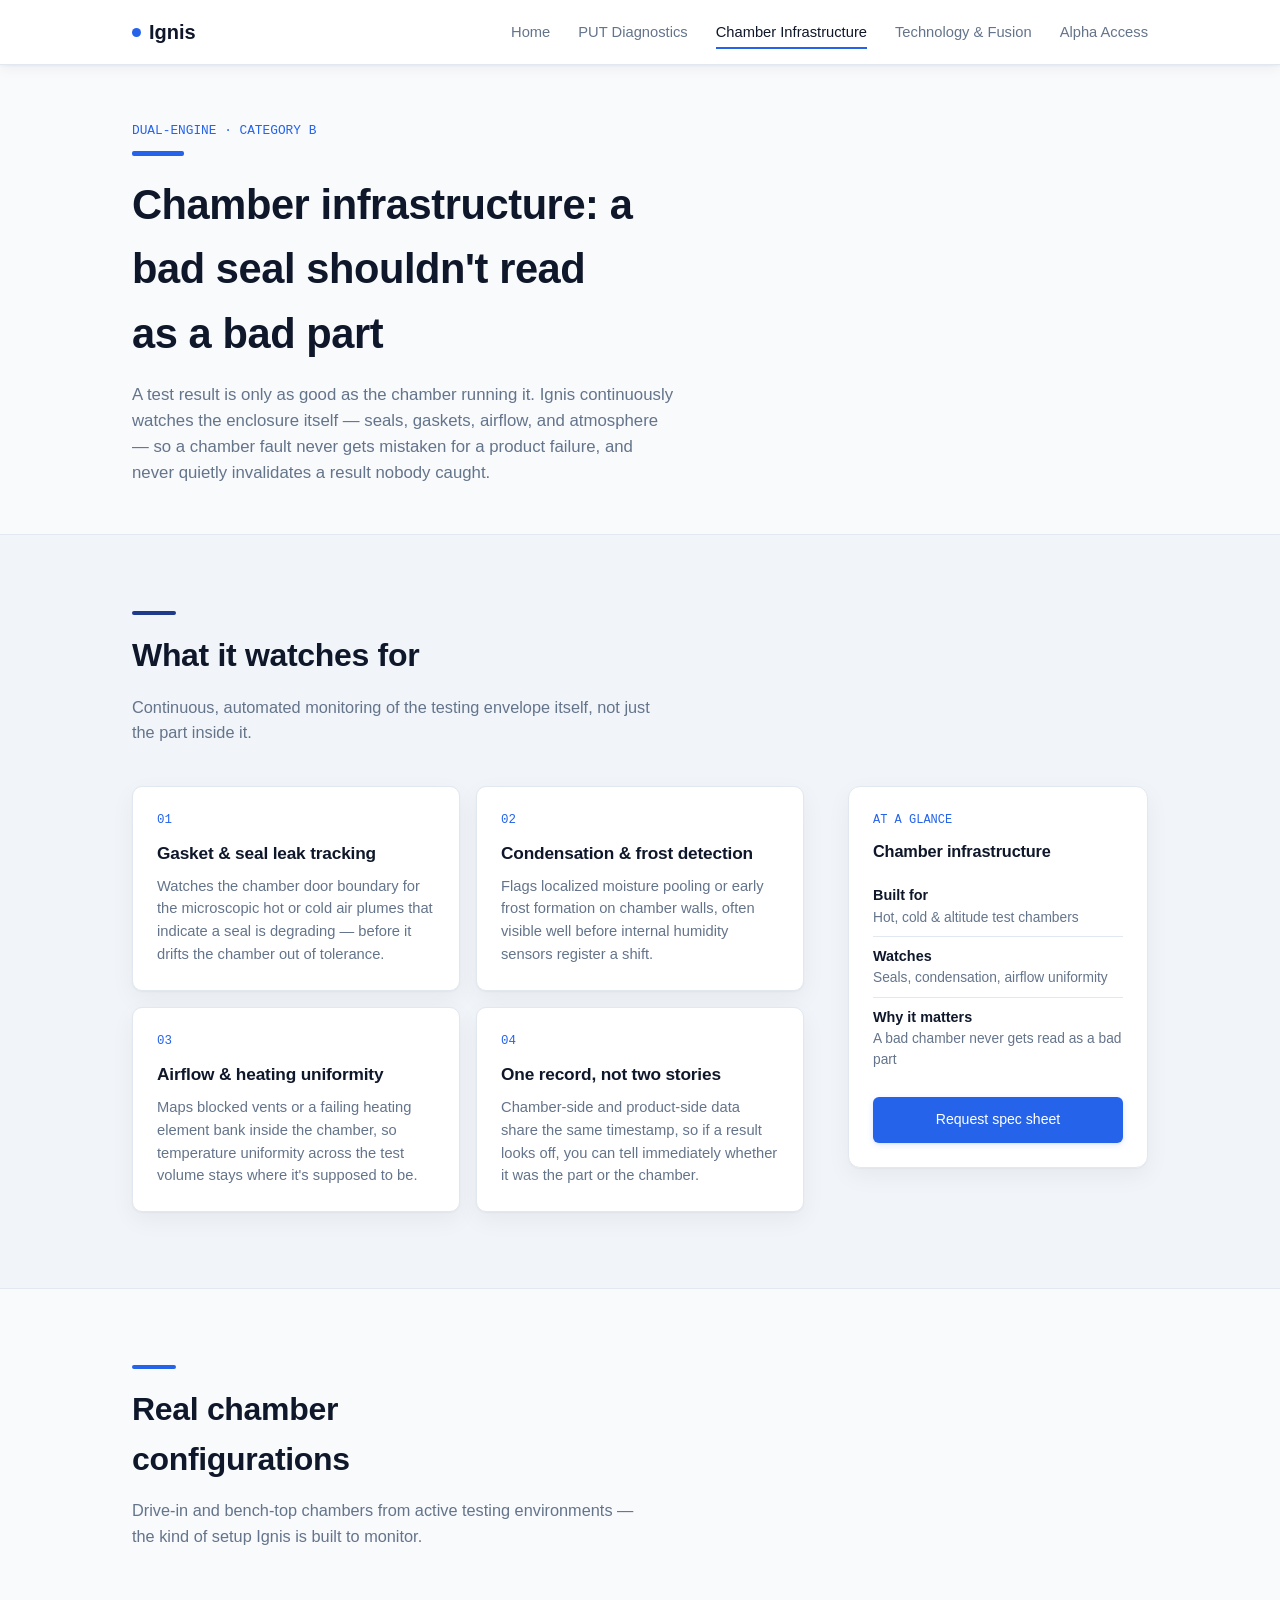
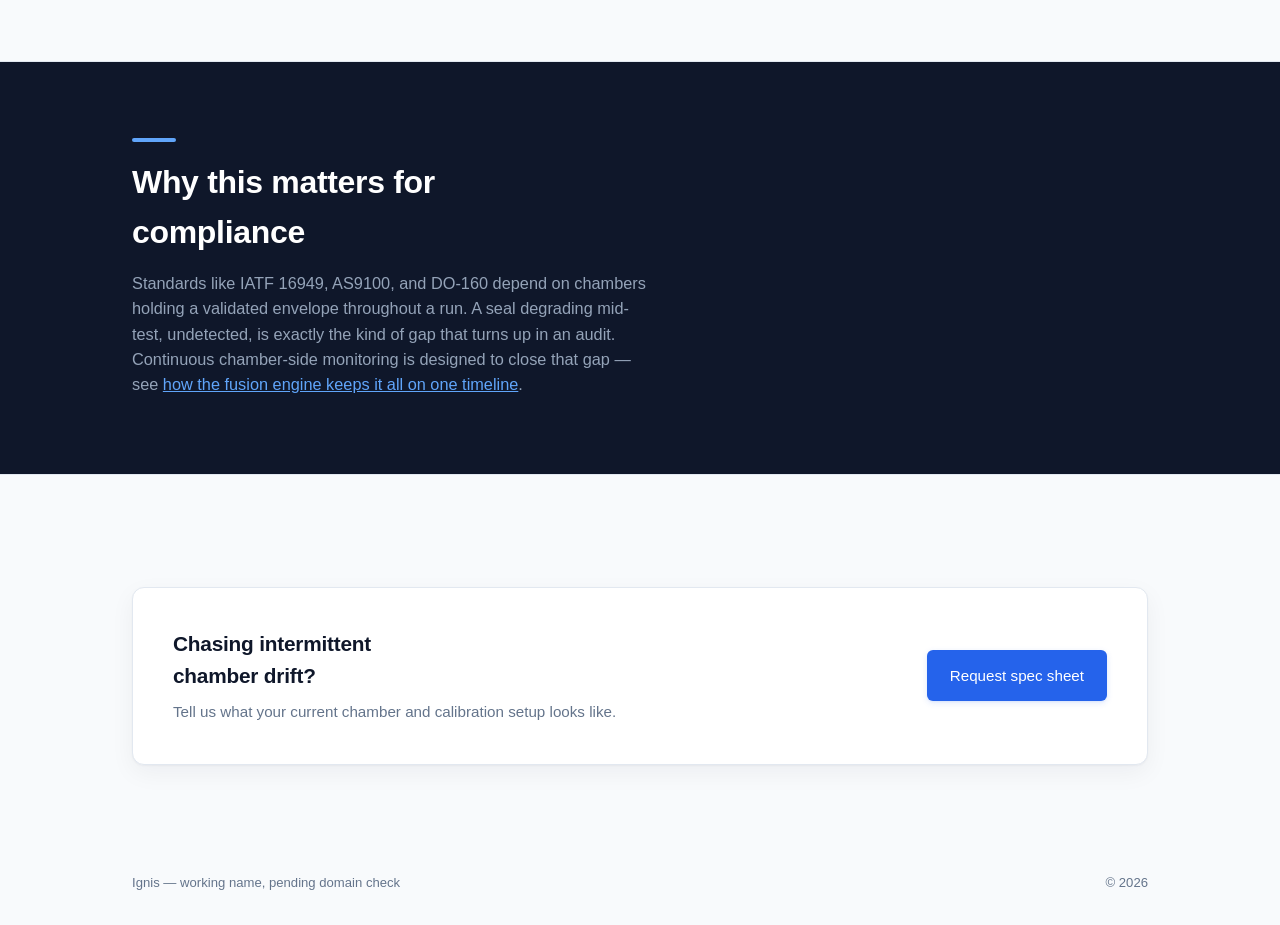
==== commit 98411395: "Add files via upload" ====
--- a/chamber-infrastructure.html
+++ b/chamber-infrastructure.html
@@ -4,8 +4,6 @@
 <meta charset="UTF-8">
 <meta name="viewport" content="width=device-width, initial-scale=1.0">
 <title>Chamber Infrastructure — Ignis</title>
-<link rel="preconnect" href="https://fonts.googleapis.com">
-<link href="https://fonts.googleapis.com/css2?family=Space+Grotesk:wght@400;500;600;700&family=IBM+Plex+Sans:wght@400;500;600&family=IBM+Plex+Mono:wght@400;500&display=swap" rel="stylesheet">
 <link rel="stylesheet" href="style.css">
 </head>
 <body>
--- a/style.css
+++ b/style.css
@@ -15,16 +15,16 @@
 body{
   background:var(--bg);
   color:var(--text);
-  font-family:'IBM Plex Sans', sans-serif;
+  font-family:-apple-system, BlinkMacSystemFont, "Segoe UI", Roboto, "Helvetica Neue", Arial, sans-serif;
   line-height:1.55;
   -webkit-font-smoothing:antialiased;
 }
 h1,h2,h3{
-  font-family:'IBM Plex Sans', sans-serif;
+  font-family:-apple-system, BlinkMacSystemFont, "Segoe UI", Roboto, "Helvetica Neue", Arial, sans-serif;
   font-weight:700;
   letter-spacing:-0.01em;
 }
-.mono{ font-family:'IBM Plex Mono', monospace; }
+.mono{ font-family:ui-monospace, "Cascadia Code", "Segoe UI Mono", "Roboto Mono", Consolas, monospace; }
 a{ color:inherit; }
 .wrap{
   max-width:1080px;
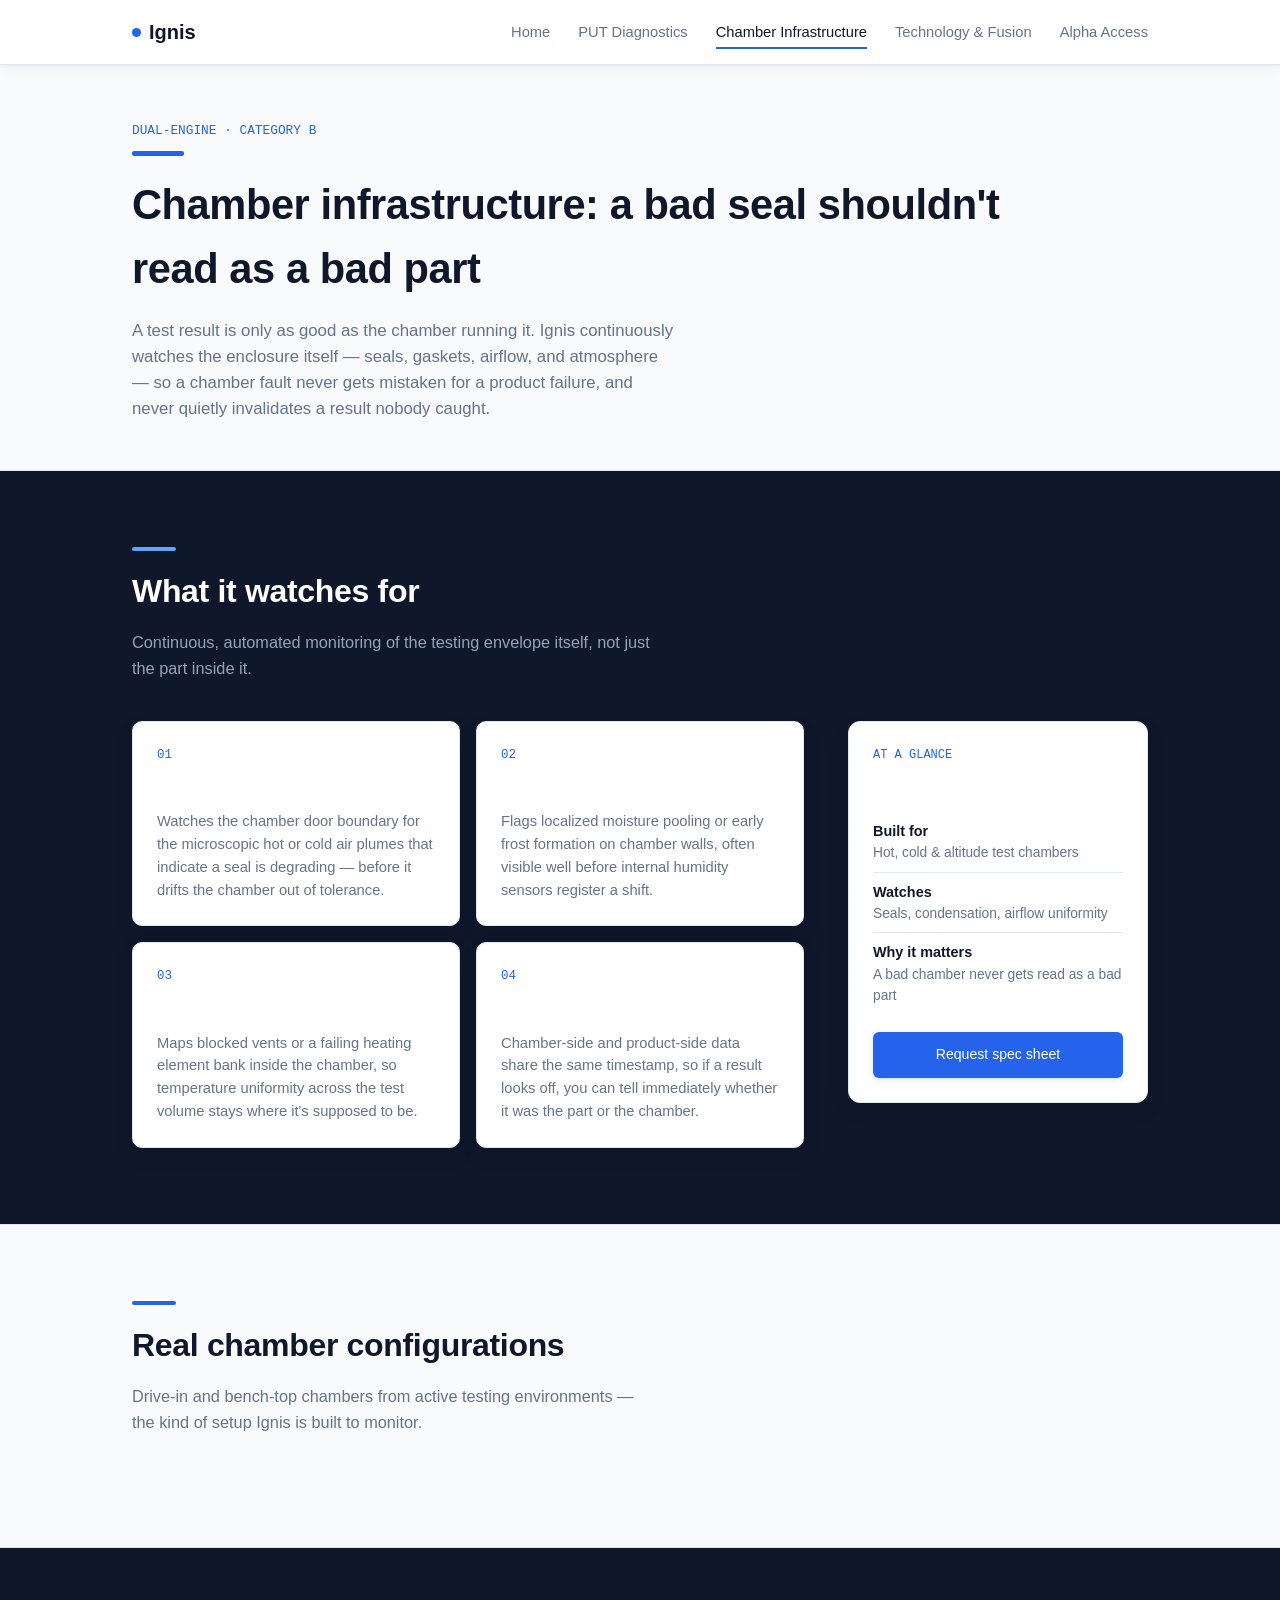
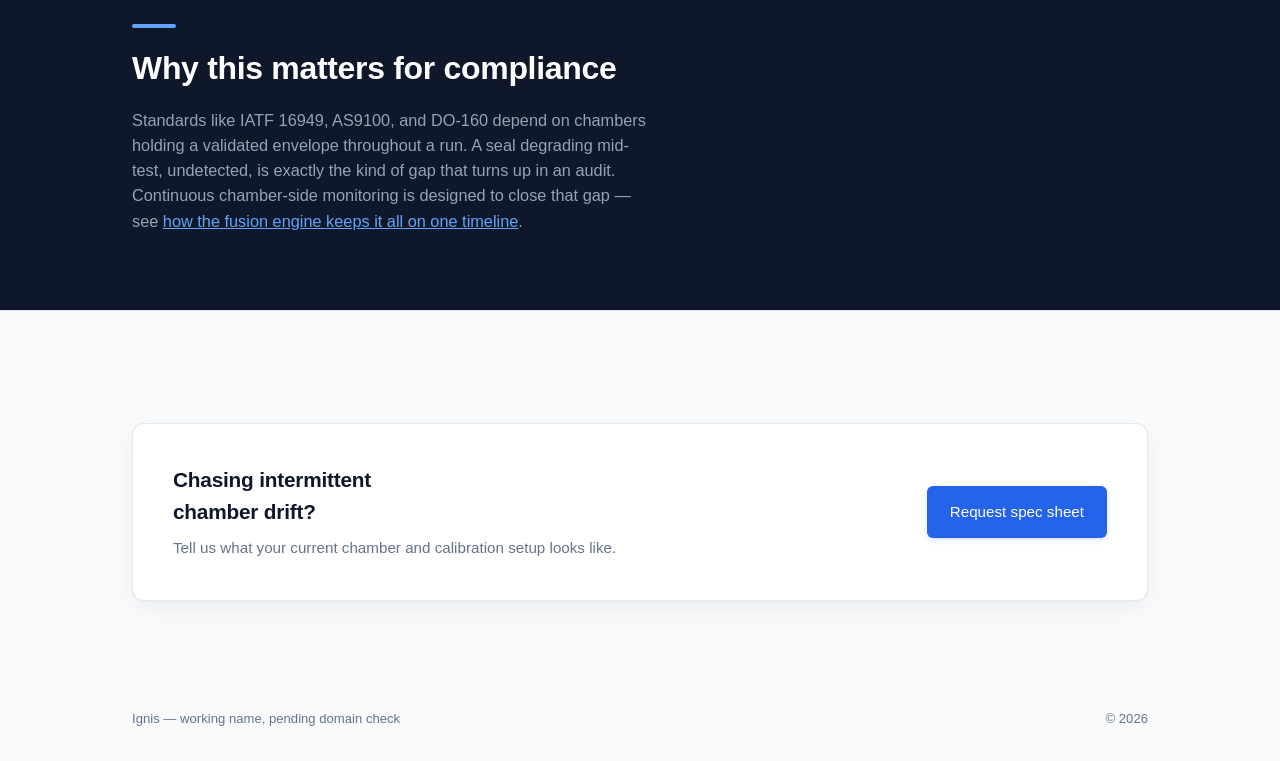
==== commit ed5a5edc: "Add files via upload" ====
--- a/chamber-infrastructure.html
+++ b/chamber-infrastructure.html
@@ -29,7 +29,7 @@
   </div>
 </header>
 
-<section class="section-alt">
+<section class="process-band">
   <div class="wrap">
     <h2>What it watches for</h2>
     <p class="section-lede">Continuous, automated monitoring of the testing envelope itself, not just the part inside it.</p>
--- a/style.css
+++ b/style.css
@@ -141,7 +141,7 @@
 }
 .page-head h1{
   font-size:clamp(1.9rem, 3.6vw, 2.6rem);
-  max-width:22ch;
+  max-width:40ch;
 }
 .page-head p.lede{
   margin-top:16px;
@@ -308,6 +308,11 @@
 .chart-copy p{ color:var(--muted); font-size:0.95rem; margin-bottom:14px; }
 .chart-copy p:last-child{ margin-bottom:0; }
 .chart-copy strong{ color:var(--text); }
+.process-band .chart-copy h3{ color:#fff; }
+.process-band .chart-copy p{ color:#CBD5E1; }
+.process-band .chart-copy strong{ color:#fff; }
+.process-band .chart-legend span{ color:#CBD5E1; }
+.process-band .compare-label{ color:#94A3B8; }
 
 /* ---------- PROCESS BAND (dark, structured sequence) ---------- */
 .process-band{
@@ -398,7 +403,7 @@
 section.section-alt{ background:var(--panel-2); }
 section h2{
   font-size:clamp(1.5rem, 2.6vw, 2rem);
-  max-width:22ch;
+  max-width:36ch;
   position:relative;
   padding-top:20px;
 }
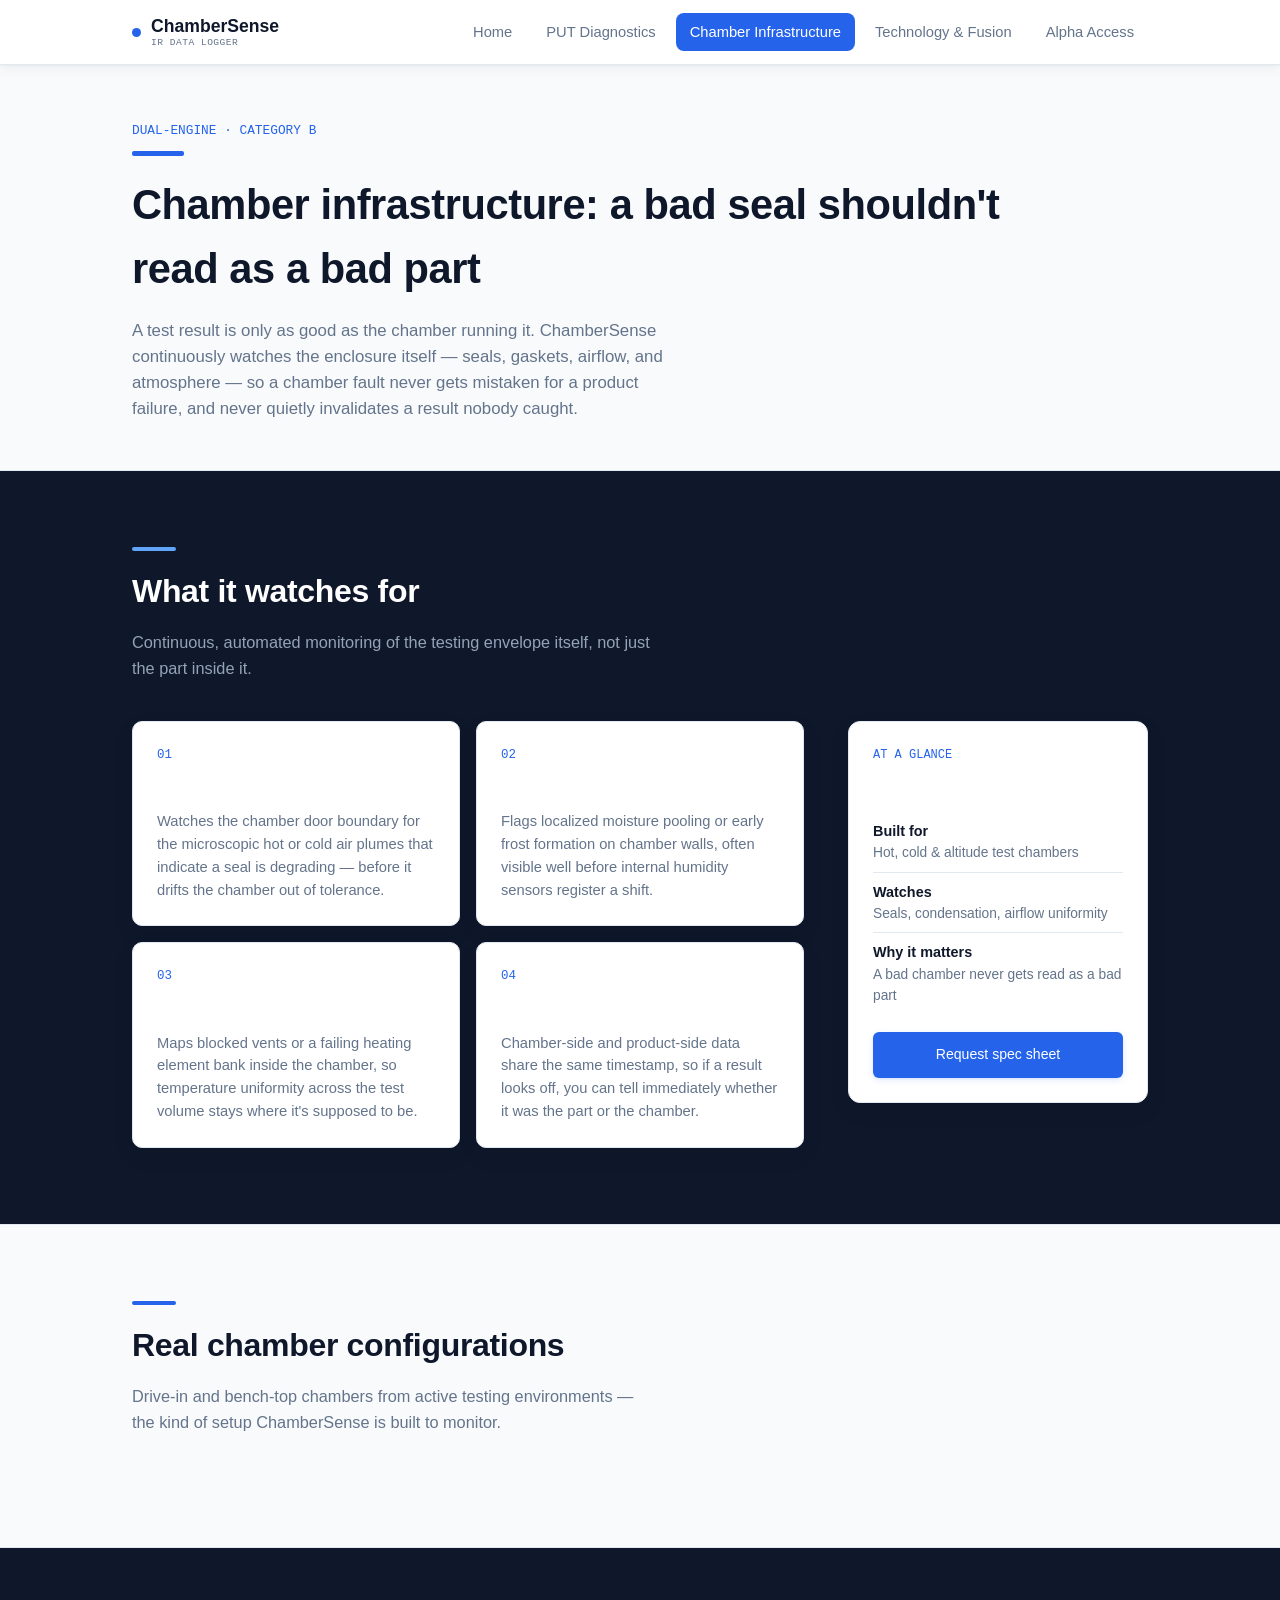
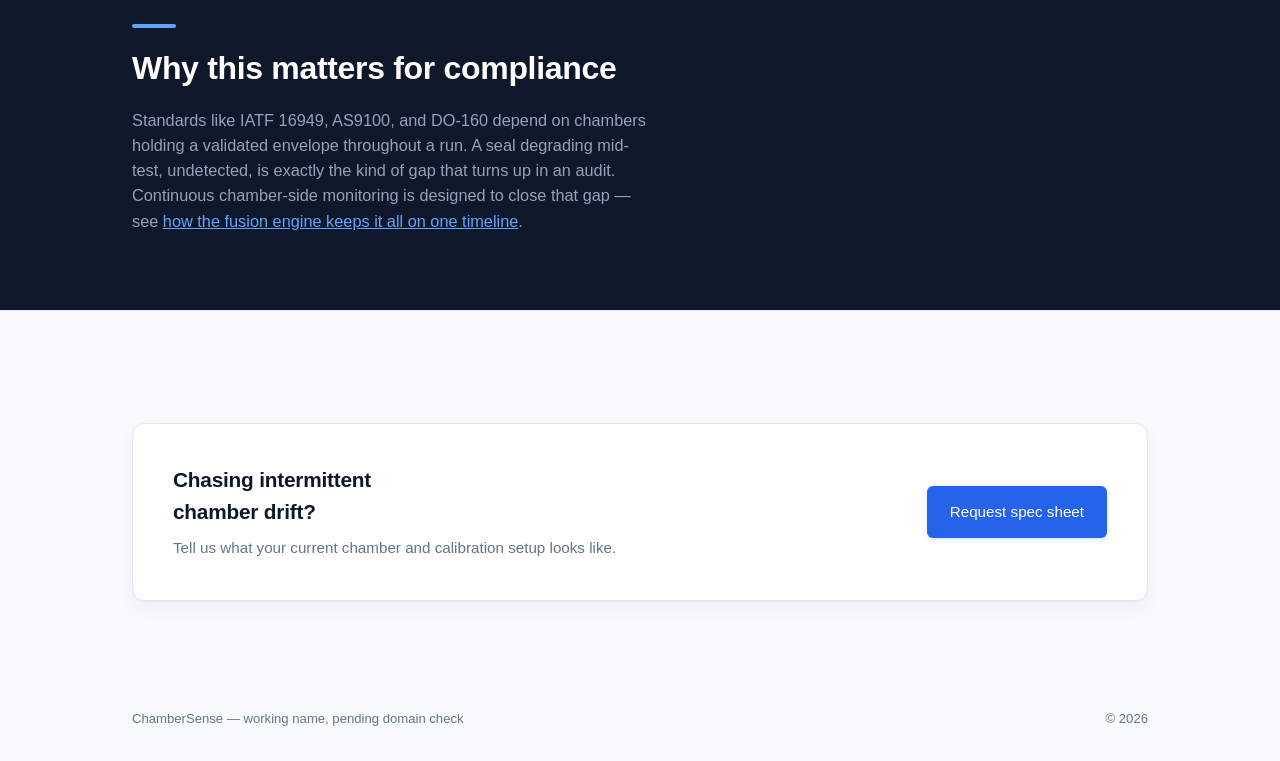
==== commit f9c9458c: "Add files via upload" ====
--- a/chamber-infrastructure.html
+++ b/chamber-infrastructure.html
@@ -3,14 +3,14 @@
 <head>
 <meta charset="UTF-8">
 <meta name="viewport" content="width=device-width, initial-scale=1.0">
-<title>Chamber Infrastructure — Ignis</title>
+<title>Chamber Infrastructure — ChamberSense</title>
 <link rel="stylesheet" href="style.css">
 </head>
 <body>
 
 <nav>
   <div class="wrap">
-    <a href="index.html" class="logo"><span class="logo-dot"></span>Ignis</a>
+    <a href="index.html" class="logo"><span class="logo-dot"></span><span class="logo-text"><span class="logo-name">ChamberSense</span><span class="logo-tag">IR Data Logger</span></span></a>
     <div class="navlinks">
       <a href="index.html">Home</a>
       <a href="put-diagnostics.html">PUT Diagnostics</a>
@@ -25,7 +25,7 @@
   <div class="wrap">
     <div class="eyebrow mono">DUAL-ENGINE · CATEGORY B</div>
     <h1>Chamber infrastructure: a bad seal shouldn't read as a bad part</h1>
-    <p class="lede">A test result is only as good as the chamber running it. Ignis continuously watches the enclosure itself — seals, gaskets, airflow, and atmosphere — so a chamber fault never gets mistaken for a product failure, and never quietly invalidates a result nobody caught.</p>
+    <p class="lede">A test result is only as good as the chamber running it. ChamberSense continuously watches the enclosure itself — seals, gaskets, airflow, and atmosphere — so a chamber fault never gets mistaken for a product failure, and never quietly invalidates a result nobody caught.</p>
   </div>
 </header>
 
@@ -77,7 +77,7 @@
 <section>
   <div class="wrap">
     <h2>Real chamber configurations</h2>
-    <p class="section-lede">Drive-in and bench-top chambers from active testing environments — the kind of setup Ignis is built to monitor.</p>
+    <p class="section-lede">Drive-in and bench-top chambers from active testing environments — the kind of setup ChamberSense is built to monitor.</p>
     <div class="photo-gallery">
       <figure>
         <img src="https://raw.githubusercontent.com/sabeekahashmi80-debug/chamber-ai-node/main/assets/Test%20chamber1.jpg" alt="Automotive environmental test chamber, view 1" onerror="this.parentElement.style.display='none';">
@@ -116,7 +116,7 @@
 
 <footer>
   <div class="wrap" style="display:flex; justify-content:space-between; width:100%; flex-wrap:wrap; gap:8px;">
-    <span>Ignis — working name, pending domain check</span>
+    <span>ChamberSense — working name, pending domain check</span>
     <span>&copy; 2026</span>
   </div>
 </footer>
--- a/style.css
+++ b/style.css
@@ -45,33 +45,34 @@
   height:64px;
 }
 .logo{
-  font-family:'Space Grotesk', sans-serif;
-  font-weight:700;
-  font-size:1.25rem;
-  display:flex; align-items:center; gap:8px;
+  display:flex; align-items:center; gap:10px;
   text-decoration:none;
   color:var(--text);
+}
+.logo-text{ display:flex; flex-direction:column; line-height:1.15; }
+.logo-name{ font-weight:700; font-size:1.1rem; }
+.logo-tag{
+  font-family:ui-monospace, "Cascadia Code", "Segoe UI Mono", "Roboto Mono", Consolas, monospace;
+  font-size:0.6rem;
+  letter-spacing:0.05em;
+  text-transform:uppercase;
+  color:var(--muted);
+  margin-top:1px;
 }
 .logo-dot{
   width:9px; height:9px; border-radius:50%;
   background:var(--primary);
-}
-.navlinks{ display:flex; gap:28px; font-size:0.92rem; color:var(--muted); }
-.navlinks a{ text-decoration:none; transition:color .15s; padding:4px 0; position:relative; }
-.navlinks a::after{
-  content:"";
-  position:absolute;
-  left:0; right:0; bottom:-2px;
-  height:2px;
-  background:var(--primary);
-  transform:scaleX(0);
-  transform-origin:left;
-  transition:transform .2s ease;
-}
-.navlinks a:hover{ color:var(--text); }
-.navlinks a:hover::after{ transform:scaleX(1); }
-.navlinks a.active{ color:var(--text); }
-.navlinks a.active::after{ transform:scaleX(1); }
+  flex-shrink:0;
+}
+.navlinks{ display:flex; gap:6px; font-size:0.92rem; color:var(--muted); }
+.navlinks a{
+  text-decoration:none;
+  padding:8px 14px;
+  border-radius:8px;
+  transition:background .15s, color .15s;
+}
+.navlinks a:hover{ background:var(--panel-2); color:var(--text); }
+.navlinks a.active{ background:var(--primary); color:#fff; }
 @media (max-width:760px){ .navlinks{ display:none; } }
 
 /* ---------- HERO (home) ---------- */
